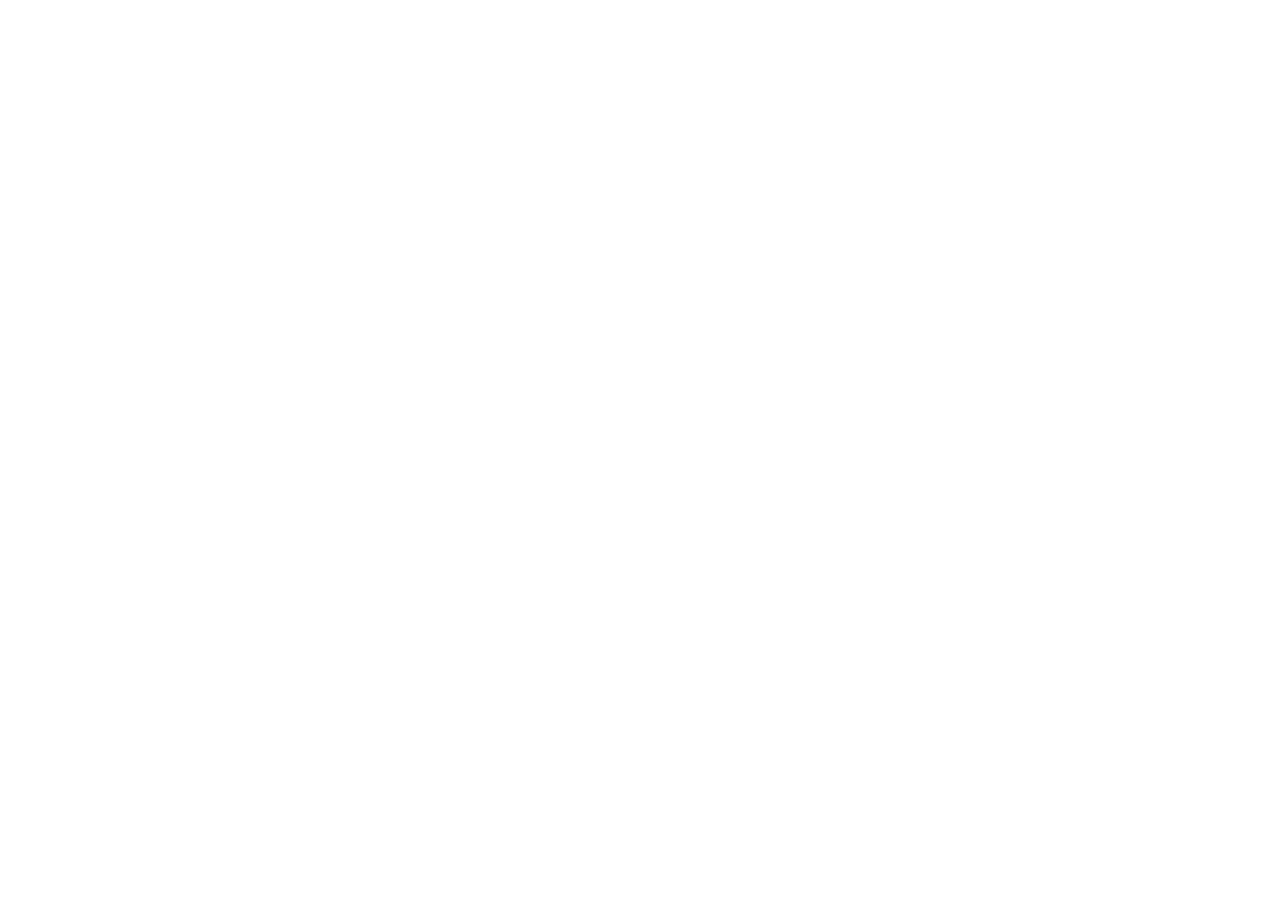
==== index.html @ 64f963d9 "完成了登录和注册功能的开发" ====
<!DOCTYPE html>
<html lang="en">

<head>
    <meta charset="UTF-8">
    <meta http-equiv="X-UA-Compatible" content="IE=edge">
    <meta name="viewport" content="width=device-width, initial-scale=1.0">
    <title>Document</title>
</head>

<body>

</body>

</html>
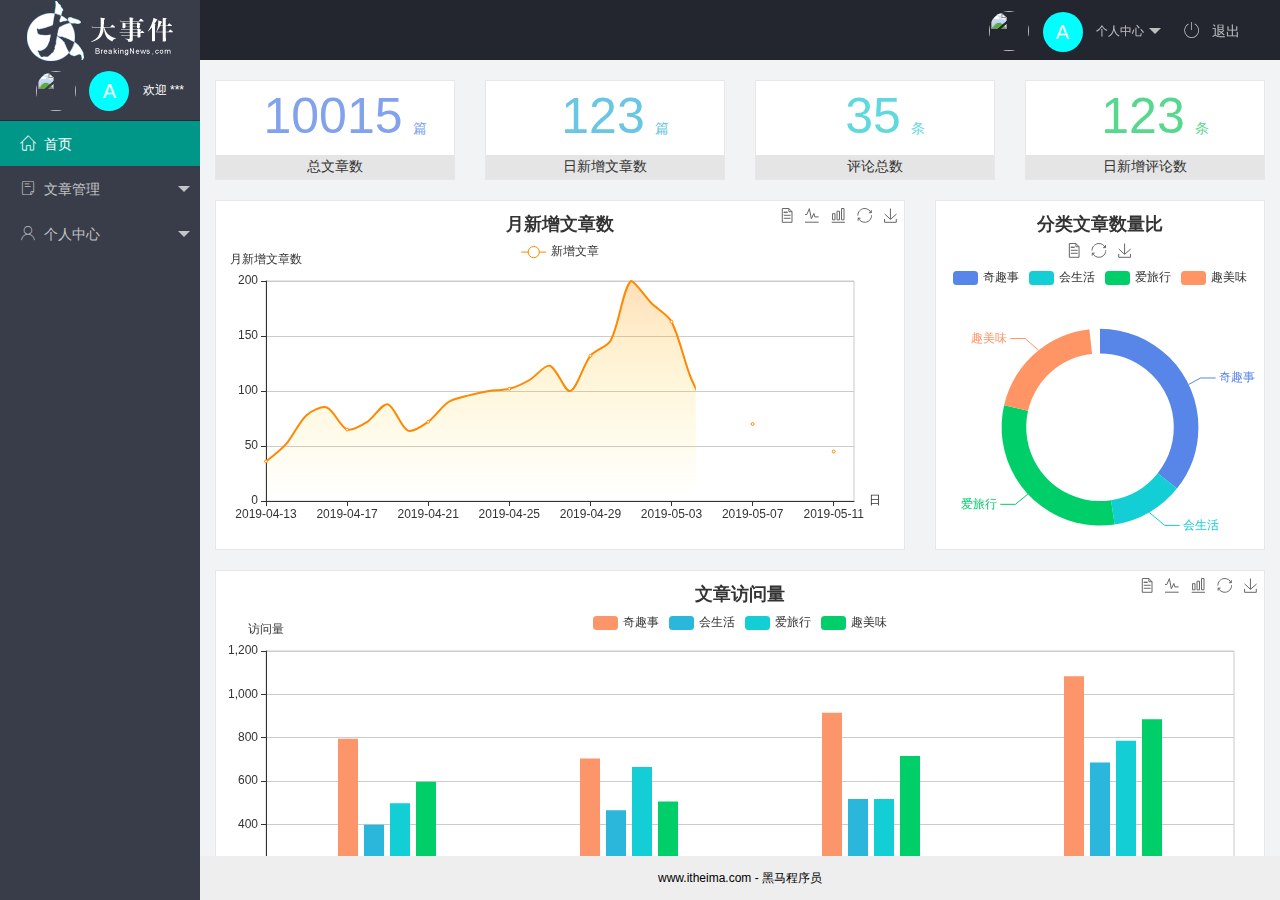
==== commit 3205f34e: "完成了主页功能的开发" ====
--- a/index.html
+++ b/index.html
@@ -5,11 +5,98 @@
     <meta charset="UTF-8">
     <meta http-equiv="X-UA-Compatible" content="IE=edge">
     <meta name="viewport" content="width=device-width, initial-scale=1.0">
-    <title>Document</title>
+    <title>后台主页</title>
+    <link rel="stylesheet" href="assets/lib/layui/css/layui.css">
+    <link rel="stylesheet" href="assets/fonts/iconfont.css">
+    <link rel="stylesheet" href="assets/css/index.css">
 </head>
 
 <body>
+    <div class="layui-layout layui-layout-admin">
+        <div class="layui-header">
+            <div class="layui-logo layui-hide-xs layui-bg-black">
+                <img src="assets/images/logo.png" alt="">
+            </div>
+            <!-- 头部区域（可配合layui 已有的水平导航） -->
+            <ul class="layui-nav layui-layout-right">
+                <li class="layui-nav-item layui-hide layui-show-md-inline-block">
+                    <a href="javascript:;" class="userinfo">
+                        <img src="//tva1.sinaimg.cn/crop.0.0.118.118.180/5db11ff4gw1e77d3nqrv8j203b03cweg.jpg"
+                            class="layui-nav-img">
+                        <span class="text-avatar">
+                            A
+                        </span>
+                        个人中心
+                    </a>
+                    <dl class="layui-nav-child">
+                        <dd><a href="">基本资料</a></dd>
+                        <dd><a href="">更换头像</a></dd>
+                        <dd><a href="">修改密码</a></dd>
+                    </dl>
+                </li>
+                <li class="layui-nav-item" lay-header-event="menuRight" lay-unselect>
+                    <a href="javascript:;" id="btnLogout">
+                        <span class="iconfont icon-tuichu"></span>
+                        退出
+                    </a>
+                </li>
+            </ul>
+        </div>
 
+        <div class="layui-side layui-bg-black">
+            <div class="layui-side-scroll">
+                <div class="userinfo">
+                    <img src="//tva1.sinaimg.cn/crop.0.0.118.118.180/5db11ff4gw1e77d3nqrv8j203b03cweg.jpg"
+                        class="layui-nav-img">
+                    <span class="text-avatar">
+                        A
+                    </span>
+                    <span id="welcome">欢迎 ***</span>
+                </div>
+                <!-- 左侧导航区域（可配合layui已有的垂直导航） -->
+                <ul class="layui-nav layui-nav-tree" lay-shrink="all">
+                    <li class="layui-nav-item layui-this"><a href="home/dashboard.html" target="fm">
+                            <span class="iconfont icon-home"></span>首页</a></li>
+                    <li class="layui-nav-item">
+                        <a class="" href="javascript:;">
+                            <span class="iconfont icon-16"></span>文章管理</a>
+                        <dl class="layui-nav-child">
+                            <dd><a href="javascript:;">
+                                    <i class="layui-icon">&#xe60c;</i>文章类别</a></dd>
+                            <dd><a href="javascript:;">
+                                    <i class="layui-icon">&#xe60c;</i>文章列表</a></dd>
+                            <dd><a href="javascript:;">
+                                    <i class="layui-icon">&#xe60c;</i>发布文章</a></dd>
+                        </dl>
+                    </li>
+                    <li class="layui-nav-item">
+                        <a href="javascript:;">
+                            <span class="iconfont icon-user"></span>个人中心</a>
+                        <dl class="layui-nav-child">
+                            <dd><a href="javascript:;">
+                                    <i class="layui-icon">&#xe60c;</i>基本资料</a></dd>
+                            <dd><a href="javascript:;"><i class="layui-icon">&#xe60c;</i>更换头像</a></dd>
+                            <dd><a href="javascript:;"><i class="layui-icon">&#xe60c;</i>重置密码</a></dd>
+                        </dl>
+                    </li>
+                </ul>
+            </div>
+        </div>
+
+        <div class="layui-body">
+            <!-- 内容主体区域 -->
+            <iframe name="fm" src="home/dashboard.html" frameborder="0"></iframe>
+        </div>
+
+        <div class="layui-footer">
+            <!-- 底部固定区域 -->
+            www.itheima.com - 黑马程序员
+        </div>
+    </div>
+    <script src="assets/lib/layui/layui.all.js"></script>
+    <script src="assets/lib/jquery.js"></script>
+    <script src="assets/js/baseAPI.js"></script>
+    <script src="assets/js/index.js"></script>
 </body>
 
 </html>--- a/assets/lib/layui/css/layui.css
+++ b/assets/lib/layui/css/layui.css
@@ -0,0 +1,2 @@
+/** layui-v2.5.5 MIT License By https://www.layui.com */
+ .layui-inline,img{display:inline-block;vertical-align:middle}h1,h2,h3,h4,h5,h6{font-weight:400}.layui-edge,.layui-header,.layui-inline,.layui-main{position:relative}.layui-body,.layui-edge,.layui-elip{overflow:hidden}.layui-btn,.layui-edge,.layui-inline,img{vertical-align:middle}.layui-btn,.layui-disabled,.layui-icon,.layui-unselect{-moz-user-select:none;-webkit-user-select:none;-ms-user-select:none}.layui-elip,.layui-form-checkbox span,.layui-form-pane .layui-form-label{text-overflow:ellipsis;white-space:nowrap}.layui-breadcrumb,.layui-tree-btnGroup{visibility:hidden}blockquote,body,button,dd,div,dl,dt,form,h1,h2,h3,h4,h5,h6,input,li,ol,p,pre,td,textarea,th,ul{margin:0;padding:0;-webkit-tap-highlight-color:rgba(0,0,0,0)}a:active,a:hover{outline:0}img{border:none}li{list-style:none}table{border-collapse:collapse;border-spacing:0}h4,h5,h6{font-size:100%}button,input,optgroup,option,select,textarea{font-family:inherit;font-size:inherit;font-style:inherit;font-weight:inherit;outline:0}pre{white-space:pre-wrap;white-space:-moz-pre-wrap;white-space:-pre-wrap;white-space:-o-pre-wrap;word-wrap:break-word}body{line-height:24px;font:14px Helvetica Neue,Helvetica,PingFang SC,Tahoma,Arial,sans-serif}hr{height:1px;margin:10px 0;border:0;clear:both}a{color:#333;text-decoration:none}a:hover{color:#777}a cite{font-style:normal;*cursor:pointer}.layui-border-box,.layui-border-box *{box-sizing:border-box}.layui-box,.layui-box *{box-sizing:content-box}.layui-clear{clear:both;*zoom:1}.layui-clear:after{content:'\20';clear:both;*zoom:1;display:block;height:0}.layui-inline{*display:inline;*zoom:1}.layui-edge{display:inline-block;width:0;height:0;border-width:6px;border-style:dashed;border-color:transparent}.layui-edge-top{top:-4px;border-bottom-color:#999;border-bottom-style:solid}.layui-edge-right{border-left-color:#999;border-left-style:solid}.layui-edge-bottom{top:2px;border-top-color:#999;border-top-style:solid}.layui-edge-left{border-right-color:#999;border-right-style:solid}.layui-disabled,.layui-disabled:hover{color:#d2d2d2!important;cursor:not-allowed!important}.layui-circle{border-radius:100%}.layui-show{display:block!important}.layui-hide{display:none!important}@font-face{font-family:layui-icon;src:url(../font/iconfont.eot?v=250);src:url(../font/iconfont.eot?v=250#iefix) format('embedded-opentype'),url(../font/iconfont.woff2?v=250) format('woff2'),url(../font/iconfont.woff?v=250) format('woff'),url(../font/iconfont.ttf?v=250) format('truetype'),url(../font/iconfont.svg?v=250#layui-icon) format('svg')}.layui-icon{font-family:layui-icon!important;font-size:16px;font-style:normal;-webkit-font-smoothing:antialiased;-moz-osx-font-smoothing:grayscale}.layui-icon-reply-fill:before{content:"\e611"}.layui-icon-set-fill:before{content:"\e614"}.layui-icon-menu-fill:before{content:"\e60f"}.layui-icon-search:before{content:"\e615"}.layui-icon-share:before{content:"\e641"}.layui-icon-set-sm:before{content:"\e620"}.layui-icon-engine:before{content:"\e628"}.layui-icon-close:before{content:"\1006"}.layui-icon-close-fill:before{content:"\1007"}.layui-icon-chart-screen:before{content:"\e629"}.layui-icon-star:before{content:"\e600"}.layui-icon-circle-dot:before{content:"\e617"}.layui-icon-chat:before{content:"\e606"}.layui-icon-release:before{content:"\e609"}.layui-icon-list:before{content:"\e60a"}.layui-icon-chart:before{content:"\e62c"}.layui-icon-ok-circle:before{content:"\1005"}.layui-icon-layim-theme:before{content:"\e61b"}.layui-icon-table:before{content:"\e62d"}.layui-icon-right:before{content:"\e602"}.layui-icon-left:before{content:"\e603"}.layui-icon-cart-simple:before{content:"\e698"}.layui-icon-face-cry:before{content:"\e69c"}.layui-icon-face-smile:before{content:"\e6af"}.layui-icon-survey:before{content:"\e6b2"}.layui-icon-tree:before{content:"\e62e"}.layui-icon-upload-circle:before{content:"\e62f"}.layui-icon-add-circle:before{content:"\e61f"}.layui-icon-download-circle:before{content:"\e601"}.layui-icon-templeate-1:before{content:"\e630"}.layui-icon-util:before{content:"\e631"}.layui-icon-face-surprised:before{content:"\e664"}.layui-icon-edit:before{content:"\e642"}.layui-icon-speaker:before{content:"\e645"}.layui-icon-down:before{content:"\e61a"}.layui-icon-file:before{content:"\e621"}.layui-icon-layouts:before{content:"\e632"}.layui-icon-rate-half:before{content:"\e6c9"}.layui-icon-add-circle-fine:before{content:"\e608"}.layui-icon-prev-circle:before{content:"\e633"}.layui-icon-read:before{content:"\e705"}.layui-icon-404:before{content:"\e61c"}.layui-icon-carousel:before{content:"\e634"}.layui-icon-help:before{content:"\e607"}.layui-icon-code-circle:before{content:"\e635"}.layui-icon-water:before{content:"\e636"}.layui-icon-username:before{content:"\e66f"}.layui-icon-find-fill:before{content:"\e670"}.layui-icon-about:before{content:"\e60b"}.layui-icon-location:before{content:"\e715"}.layui-icon-up:before{content:"\e619"}.layui-icon-pause:before{content:"\e651"}.layui-icon-date:before{content:"\e637"}.layui-icon-layim-uploadfile:before{content:"\e61d"}.layui-icon-delete:before{content:"\e640"}.layui-icon-play:before{content:"\e652"}.layui-icon-top:before{content:"\e604"}.layui-icon-friends:before{content:"\e612"}.layui-icon-refresh-3:before{content:"\e9aa"}.layui-icon-ok:before{content:"\e605"}.layui-icon-layer:before{content:"\e638"}.layui-icon-face-smile-fine:before{content:"\e60c"}.layui-icon-dollar:before{content:"\e659"}.layui-icon-group:before{content:"\e613"}.layui-icon-layim-download:before{content:"\e61e"}.layui-icon-picture-fine:before{content:"\e60d"}.layui-icon-link:before{content:"\e64c"}.layui-icon-diamond:before{content:"\e735"}.layui-icon-log:before{content:"\e60e"}.layui-icon-rate-solid:before{content:"\e67a"}.layui-icon-fonts-del:before{content:"\e64f"}.layui-icon-unlink:before{content:"\e64d"}.layui-icon-fonts-clear:before{content:"\e639"}.layui-icon-triangle-r:before{content:"\e623"}.layui-icon-circle:before{content:"\e63f"}.layui-icon-radio:before{content:"\e643"}.layui-icon-align-center:before{content:"\e647"}.layui-icon-align-right:before{content:"\e648"}.layui-icon-align-left:before{content:"\e649"}.layui-icon-loading-1:before{content:"\e63e"}.layui-icon-return:before{content:"\e65c"}.layui-icon-fonts-strong:before{content:"\e62b"}.layui-icon-upload:before{content:"\e67c"}.layui-icon-dialogue:before{content:"\e63a"}.layui-icon-video:before{content:"\e6ed"}.layui-icon-headset:before{content:"\e6fc"}.layui-icon-cellphone-fine:before{content:"\e63b"}.layui-icon-add-1:before{content:"\e654"}.layui-icon-face-smile-b:before{content:"\e650"}.layui-icon-fonts-html:before{content:"\e64b"}.layui-icon-form:before{content:"\e63c"}.layui-icon-cart:before{content:"\e657"}.layui-icon-camera-fill:before{content:"\e65d"}.layui-icon-tabs:before{content:"\e62a"}.layui-icon-fonts-code:before{content:"\e64e"}.layui-icon-fire:before{content:"\e756"}.layui-icon-set:before{content:"\e716"}.layui-icon-fonts-u:before{content:"\e646"}.layui-icon-triangle-d:before{content:"\e625"}.layui-icon-tips:before{content:"\e702"}.layui-icon-picture:before{content:"\e64a"}.layui-icon-more-vertical:before{content:"\e671"}.layui-icon-flag:before{content:"\e66c"}.layui-icon-loading:before{content:"\e63d"}.layui-icon-fonts-i:before{content:"\e644"}.layui-icon-refresh-1:before{content:"\e666"}.layui-icon-rmb:before{content:"\e65e"}.layui-icon-home:before{content:"\e68e"}.layui-icon-user:before{content:"\e770"}.layui-icon-notice:before{content:"\e667"}.layui-icon-login-weibo:before{content:"\e675"}.layui-icon-voice:before{content:"\e688"}.layui-icon-upload-drag:before{content:"\e681"}.layui-icon-login-qq:before{content:"\e676"}.layui-icon-snowflake:before{content:"\e6b1"}.layui-icon-file-b:before{content:"\e655"}.layui-icon-template:before{content:"\e663"}.layui-icon-auz:before{content:"\e672"}.layui-icon-console:before{content:"\e665"}.layui-icon-app:before{content:"\e653"}.layui-icon-prev:before{content:"\e65a"}.layui-icon-website:before{content:"\e7ae"}.layui-icon-next:before{content:"\e65b"}.layui-icon-component:before{content:"\e857"}.layui-icon-more:before{content:"\e65f"}.layui-icon-login-wechat:before{content:"\e677"}.layui-icon-shrink-right:before{content:"\e668"}.layui-icon-spread-left:before{content:"\e66b"}.layui-icon-camera:before{content:"\e660"}.layui-icon-note:before{content:"\e66e"}.layui-icon-refresh:before{content:"\e669"}.layui-icon-female:before{content:"\e661"}.layui-icon-male:before{content:"\e662"}.layui-icon-password:before{content:"\e673"}.layui-icon-senior:before{content:"\e674"}.layui-icon-theme:before{content:"\e66a"}.layui-icon-tread:before{content:"\e6c5"}.layui-icon-praise:before{content:"\e6c6"}.layui-icon-star-fill:before{content:"\e658"}.layui-icon-rate:before{content:"\e67b"}.layui-icon-template-1:before{content:"\e656"}.layui-icon-vercode:before{content:"\e679"}.layui-icon-cellphone:before{content:"\e678"}.layui-icon-screen-full:before{content:"\e622"}.layui-icon-screen-restore:before{content:"\e758"}.layui-icon-cols:before{content:"\e610"}.layui-icon-export:before{content:"\e67d"}.layui-icon-print:before{content:"\e66d"}.layui-icon-slider:before{content:"\e714"}.layui-icon-addition:before{content:"\e624"}.layui-icon-subtraction:before{content:"\e67e"}.layui-icon-service:before{content:"\e626"}.layui-icon-transfer:before{content:"\e691"}.layui-main{width:1140px;margin:0 auto}.layui-header{z-index:1000;height:60px}.layui-header a:hover{transition:all .5s;-webkit-transition:all .5s}.layui-side{position:fixed;left:0;top:0;bottom:0;z-index:999;width:200px;overflow-x:hidden}.layui-side-scroll{position:relative;width:220px;height:100%;overflow-x:hidden}.layui-body{position:absolute;left:200px;right:0;top:0;bottom:0;z-index:998;width:auto;overflow-y:auto;box-sizing:border-box}.layui-layout-body{overflow:hidden}.layui-layout-admin .layui-header{background-color:#23262E}.layui-layout-admin .layui-side{top:60px;width:200px;overflow-x:hidden}.layui-layout-admin .layui-body{position:fixed;top:60px;bottom:44px}.layui-layout-admin .layui-main{width:auto;margin:0 15px}.layui-layout-admin .layui-footer{position:fixed;left:200px;right:0;bottom:0;height:44px;line-height:44px;padding:0 15px;background-color:#eee}.layui-layout-admin .layui-logo{position:absolute;left:0;top:0;width:200px;height:100%;line-height:60px;text-align:center;color:#009688;font-size:16px}.layui-layout-admin .layui-header .layui-nav{background:0 0}.layui-layout-left{position:absolute!important;left:200px;top:0}.layui-layout-right{position:absolute!important;right:0;top:0}.layui-container{position:relative;margin:0 auto;padding:0 15px;box-sizing:border-box}.layui-fluid{position:relative;margin:0 auto;padding:0 15px}.layui-row:after,.layui-row:before{content:'';display:block;clear:both}.layui-col-lg1,.layui-col-lg10,.layui-col-lg11,.layui-col-lg12,.layui-col-lg2,.layui-col-lg3,.layui-col-lg4,.layui-col-lg5,.layui-col-lg6,.layui-col-lg7,.layui-col-lg8,.layui-col-lg9,.layui-col-md1,.layui-col-md10,.layui-col-md11,.layui-col-md12,.layui-col-md2,.layui-col-md3,.layui-col-md4,.layui-col-md5,.layui-col-md6,.layui-col-md7,.layui-col-md8,.layui-col-md9,.layui-col-sm1,.layui-col-sm10,.layui-col-sm11,.layui-col-sm12,.layui-col-sm2,.layui-col-sm3,.layui-col-sm4,.layui-col-sm5,.layui-col-sm6,.layui-col-sm7,.layui-col-sm8,.layui-col-sm9,.layui-col-xs1,.layui-col-xs10,.layui-col-xs11,.layui-col-xs12,.layui-col-xs2,.layui-col-xs3,.layui-col-xs4,.layui-col-xs5,.layui-col-xs6,.layui-col-xs7,.layui-col-xs8,.layui-col-xs9{position:relative;display:block;box-sizing:border-box}.layui-col-xs1,.layui-col-xs10,.layui-col-xs11,.layui-col-xs12,.layui-col-xs2,.layui-col-xs3,.layui-col-xs4,.layui-col-xs5,.layui-col-xs6,.layui-col-xs7,.layui-col-xs8,.layui-col-xs9{float:left}.layui-col-xs1{width:8.33333333%}.layui-col-xs2{width:16.66666667%}.layui-col-xs3{width:25%}.layui-col-xs4{width:33.33333333%}.layui-col-xs5{width:41.66666667%}.layui-col-xs6{width:50%}.layui-col-xs7{width:58.33333333%}.layui-col-xs8{width:66.66666667%}.layui-col-xs9{width:75%}.layui-col-xs10{width:83.33333333%}.layui-col-xs11{width:91.66666667%}.layui-col-xs12{width:100%}.layui-col-xs-offset1{margin-left:8.33333333%}.layui-col-xs-offset2{margin-left:16.66666667%}.layui-col-xs-offset3{margin-left:25%}.layui-col-xs-offset4{margin-left:33.33333333%}.layui-col-xs-offset5{margin-left:41.66666667%}.layui-col-xs-offset6{margin-left:50%}.layui-col-xs-offset7{margin-left:58.33333333%}.layui-col-xs-offset8{margin-left:66.66666667%}.layui-col-xs-offset9{margin-left:75%}.layui-col-xs-offset10{margin-left:83.33333333%}.layui-col-xs-offset11{margin-left:91.66666667%}.layui-col-xs-offset12{margin-left:100%}@media screen and (max-width:768px){.layui-hide-xs{display:none!important}.layui-show-xs-block{display:block!important}.layui-show-xs-inline{display:inline!important}.layui-show-xs-inline-block{display:inline-block!important}}@media screen and (min-width:768px){.layui-container{width:750px}.layui-hide-sm{display:none!important}.layui-show-sm-block{display:block!important}.layui-show-sm-inline{display:inline!important}.layui-show-sm-inline-block{display:inline-block!important}.layui-col-sm1,.layui-col-sm10,.layui-col-sm11,.layui-col-sm12,.layui-col-sm2,.layui-col-sm3,.layui-col-sm4,.layui-col-sm5,.layui-col-sm6,.layui-col-sm7,.layui-col-sm8,.layui-col-sm9{float:left}.layui-col-sm1{width:8.33333333%}.layui-col-sm2{width:16.66666667%}.layui-col-sm3{width:25%}.layui-col-sm4{width:33.33333333%}.layui-col-sm5{width:41.66666667%}.layui-col-sm6{width:50%}.layui-col-sm7{width:58.33333333%}.layui-col-sm8{width:66.66666667%}.layui-col-sm9{width:75%}.layui-col-sm10{width:83.33333333%}.layui-col-sm11{width:91.66666667%}.layui-col-sm12{width:100%}.layui-col-sm-offset1{margin-left:8.33333333%}.layui-col-sm-offset2{margin-left:16.66666667%}.layui-col-sm-offset3{margin-left:25%}.layui-col-sm-offset4{margin-left:33.33333333%}.layui-col-sm-offset5{margin-left:41.66666667%}.layui-col-sm-offset6{margin-left:50%}.layui-col-sm-offset7{margin-left:58.33333333%}.layui-col-sm-offset8{margin-left:66.66666667%}.layui-col-sm-offset9{margin-left:75%}.layui-col-sm-offset10{margin-left:83.33333333%}.layui-col-sm-offset11{margin-left:91.66666667%}.layui-col-sm-offset12{margin-left:100%}}@media screen and (min-width:992px){.layui-container{width:970px}.layui-hide-md{display:none!important}.layui-show-md-block{display:block!important}.layui-show-md-inline{display:inline!important}.layui-show-md-inline-block{display:inline-block!important}.layui-col-md1,.layui-col-md10,.layui-col-md11,.layui-col-md12,.layui-col-md2,.layui-col-md3,.layui-col-md4,.layui-col-md5,.layui-col-md6,.layui-col-md7,.layui-col-md8,.layui-col-md9{float:left}.layui-col-md1{width:8.33333333%}.layui-col-md2{width:16.66666667%}.layui-col-md3{width:25%}.layui-col-md4{width:33.33333333%}.layui-col-md5{width:41.66666667%}.layui-col-md6{width:50%}.layui-col-md7{width:58.33333333%}.layui-col-md8{width:66.66666667%}.layui-col-md9{width:75%}.layui-col-md10{width:83.33333333%}.layui-col-md11{width:91.66666667%}.layui-col-md12{width:100%}.layui-col-md-offset1{margin-left:8.33333333%}.layui-col-md-offset2{margin-left:16.66666667%}.layui-col-md-offset3{margin-left:25%}.layui-col-md-offset4{margin-left:33.33333333%}.layui-col-md-offset5{margin-left:41.66666667%}.layui-col-md-offset6{margin-left:50%}.layui-col-md-offset7{margin-left:58.33333333%}.layui-col-md-offset8{margin-left:66.66666667%}.layui-col-md-offset9{margin-left:75%}.layui-col-md-offset10{margin-left:83.33333333%}.layui-col-md-offset11{margin-left:91.66666667%}.layui-col-md-offset12{margin-left:100%}}@media screen and (min-width:1200px){.layui-container{width:1170px}.layui-hide-lg{display:none!important}.layui-show-lg-block{display:block!important}.layui-show-lg-inline{display:inline!important}.layui-show-lg-inline-block{display:inline-block!important}.layui-col-lg1,.layui-col-lg10,.layui-col-lg11,.layui-col-lg12,.layui-col-lg2,.layui-col-lg3,.layui-col-lg4,.layui-col-lg5,.layui-col-lg6,.layui-col-lg7,.layui-col-lg8,.layui-col-lg9{float:left}.layui-col-lg1{width:8.33333333%}.layui-col-lg2{width:16.66666667%}.layui-col-lg3{width:25%}.layui-col-lg4{width:33.33333333%}.layui-col-lg5{width:41.66666667%}.layui-col-lg6{width:50%}.layui-col-lg7{width:58.33333333%}.layui-col-lg8{width:66.66666667%}.layui-col-lg9{width:75%}.layui-col-lg10{width:83.33333333%}.layui-col-lg11{width:91.66666667%}.layui-col-lg12{width:100%}.layui-col-lg-offset1{margin-left:8.33333333%}.layui-col-lg-offset2{margin-left:16.66666667%}.layui-col-lg-offset3{margin-left:25%}.layui-col-lg-offset4{margin-left:33.33333333%}.layui-col-lg-offset5{margin-left:41.66666667%}.layui-col-lg-offset6{margin-left:50%}.layui-col-lg-offset7{margin-left:58.33333333%}.layui-col-lg-offset8{margin-left:66.66666667%}.layui-col-lg-offset9{margin-left:75%}.layui-col-lg-offset10{margin-left:83.33333333%}.layui-col-lg-offset11{margin-left:91.66666667%}.layui-col-lg-offset12{margin-left:100%}}.layui-col-space1{margin:-.5px}.layui-col-space1>*{padding:.5px}.layui-col-space3{margin:-1.5px}.layui-col-space3>*{padding:1.5px}.layui-col-space5{margin:-2.5px}.layui-col-space5>*{padding:2.5px}.layui-col-space8{margin:-3.5px}.layui-col-space8>*{padding:3.5px}.layui-col-space10{margin:-5px}.layui-col-space10>*{padding:5px}.layui-col-space12{margin:-6px}.layui-col-space12>*{padding:6px}.layui-col-space15{margin:-7.5px}.layui-col-space15>*{padding:7.5px}.layui-col-space18{margin:-9px}.layui-col-space18>*{padding:9px}.layui-col-space20{margin:-10px}.layui-col-space20>*{padding:10px}.layui-col-space22{margin:-11px}.layui-col-space22>*{padding:11px}.layui-col-space25{margin:-12.5px}.layui-col-space25>*{padding:12.5px}.layui-col-space30{margin:-15px}.layui-col-space30>*{padding:15px}.layui-btn,.layui-input,.layui-select,.layui-textarea,.layui-upload-button{outline:0;-webkit-appearance:none;transition:all .3s;-webkit-transition:all .3s;box-sizing:border-box}.layui-elem-quote{margin-bottom:10px;padding:15px;line-height:22px;border-left:5px solid #009688;border-radius:0 2px 2px 0;background-color:#f2f2f2}.layui-quote-nm{border-style:solid;border-width:1px 1px 1px 5px;background:0 0}.layui-elem-field{margin-bottom:10px;padding:0;border-width:1px;border-style:solid}.layui-elem-field legend{margin-left:20px;padding:0 10px;font-size:20px;font-weight:300}.layui-field-title{margin:10px 0 20px;border-width:1px 0 0}.layui-field-box{padding:10px 15px}.layui-field-title .layui-field-box{padding:10px 0}.layui-progress{position:relative;height:6px;border-radius:20px;background-color:#e2e2e2}.layui-progress-bar{position:absolute;left:0;top:0;width:0;max-width:100%;height:6px;border-radius:20px;text-align:right;background-color:#5FB878;transition:all .3s;-webkit-transition:all .3s}.layui-progress-big,.layui-progress-big .layui-progress-bar{height:18px;line-height:18px}.layui-progress-text{position:relative;top:-20px;line-height:18px;font-size:12px;color:#666}.layui-progress-big .layui-progress-text{position:static;padding:0 10px;color:#fff}.layui-collapse{border-width:1px;border-style:solid;border-radius:2px}.layui-colla-content,.layui-colla-item{border-top-width:1px;border-top-style:solid}.layui-colla-item:first-child{border-top:none}.layui-colla-title{position:relative;height:42px;line-height:42px;padding:0 15px 0 35px;color:#333;background-color:#f2f2f2;cursor:pointer;font-size:14px;overflow:hidden}.layui-colla-content{display:none;padding:10px 15px;line-height:22px;color:#666}.layui-colla-icon{position:absolute;left:15px;top:0;font-size:14px}.layui-card{margin-bottom:15px;border-radius:2px;background-color:#fff;box-shadow:0 1px 2px 0 rgba(0,0,0,.05)}.layui-card:last-child{margin-bottom:0}.layui-card-header{position:relative;height:42px;line-height:42px;padding:0 15px;border-bottom:1px solid #f6f6f6;color:#333;border-radius:2px 2px 0 0;font-size:14px}.layui-bg-black,.layui-bg-blue,.layui-bg-cyan,.layui-bg-green,.layui-bg-orange,.layui-bg-red{color:#fff!important}.layui-card-body{position:relative;padding:10px 15px;line-height:24px}.layui-card-body[pad15]{padding:15px}.layui-card-body[pad20]{padding:20px}.layui-card-body .layui-table{margin:5px 0}.layui-card .layui-tab{margin:0}.layui-panel-window{position:relative;padding:15px;border-radius:0;border-top:5px solid #E6E6E6;background-color:#fff}.layui-auxiliar-moving{position:fixed;left:0;right:0;top:0;bottom:0;width:100%;height:100%;background:0 0;z-index:9999999999}.layui-form-label,.layui-form-mid,.layui-form-select,.layui-input-block,.layui-input-inline,.layui-textarea{position:relative}.layui-bg-red{background-color:#FF5722!important}.layui-bg-orange{background-color:#FFB800!important}.layui-bg-green{background-color:#009688!important}.layui-bg-cyan{background-color:#2F4056!important}.layui-bg-blue{background-color:#1E9FFF!important}.layui-bg-black{background-color:#393D49!important}.layui-bg-gray{background-color:#eee!important;color:#666!important}.layui-badge-rim,.layui-colla-content,.layui-colla-item,.layui-collapse,.layui-elem-field,.layui-form-pane .layui-form-item[pane],.layui-form-pane .layui-form-label,.layui-input,.layui-layedit,.layui-layedit-tool,.layui-quote-nm,.layui-select,.layui-tab-bar,.layui-tab-card,.layui-tab-title,.layui-tab-title .layui-this:after,.layui-textarea{border-color:#e6e6e6}.layui-timeline-item:before,hr{background-color:#e6e6e6}.layui-text{line-height:22px;font-size:14px;color:#666}.layui-text h1,.layui-text h2,.layui-text h3{font-weight:500;color:#333}.layui-text h1{font-size:30px}.layui-text h2{font-size:24px}.layui-text h3{font-size:18px}.layui-text a:not(.layui-btn){color:#01AAED}.layui-text a:not(.layui-btn):hover{text-decoration:underline}.layui-text ul{padding:5px 0 5px 15px}.layui-text ul li{margin-top:5px;list-style-type:disc}.layui-text em,.layui-word-aux{color:#999!important;padding:0 5px!important}.layui-btn{display:inline-block;height:38px;line-height:38px;padding:0 18px;background-color:#009688;color:#fff;white-space:nowrap;text-align:center;font-size:14px;border:none;border-radius:2px;cursor:pointer}.layui-btn:hover{opacity:.8;filter:alpha(opacity=80);color:#fff}.layui-btn:active{opacity:1;filter:alpha(opacity=100)}.layui-btn+.layui-btn{margin-left:10px}.layui-btn-container{font-size:0}.layui-btn-container .layui-btn{margin-right:10px;margin-bottom:10px}.layui-btn-container .layui-btn+.layui-btn{margin-left:0}.layui-table .layui-btn-container .layui-btn{margin-bottom:9px}.layui-btn-radius{border-radius:100px}.layui-btn .layui-icon{margin-right:3px;font-size:18px;vertical-align:bottom;vertical-align:middle\9}.layui-btn-primary{border:1px solid #C9C9C9;background-color:#fff;color:#555}.layui-btn-primary:hover{border-color:#009688;color:#333}.layui-btn-normal{background-color:#1E9FFF}.layui-btn-warm{background-color:#FFB800}.layui-btn-danger{background-color:#FF5722}.layui-btn-checked{background-color:#5FB878}.layui-btn-disabled,.layui-btn-disabled:active,.layui-btn-disabled:hover{border:1px solid #e6e6e6;background-color:#FBFBFB;color:#C9C9C9;cursor:not-allowed;opacity:1}.layui-btn-lg{height:44px;line-height:44px;padding:0 25px;font-size:16px}.layui-btn-sm{height:30px;line-height:30px;padding:0 10px;font-size:12px}.layui-btn-sm i{font-size:16px!important}.layui-btn-xs{height:22px;line-height:22px;padding:0 5px;font-size:12px}.layui-btn-xs i{font-size:14px!important}.layui-btn-group{display:inline-block;vertical-align:middle;font-size:0}.layui-btn-group .layui-btn{margin-left:0!important;margin-right:0!important;border-left:1px solid rgba(255,255,255,.5);border-radius:0}.layui-btn-group .layui-btn-primary{border-left:none}.layui-btn-group .layui-btn-primary:hover{border-color:#C9C9C9;color:#009688}.layui-btn-group .layui-btn:first-child{border-left:none;border-radius:2px 0 0 2px}.layui-btn-group .layui-btn-primary:first-child{border-left:1px solid #c9c9c9}.layui-btn-group .layui-btn:last-child{border-radius:0 2px 2px 0}.layui-btn-group .layui-btn+.layui-btn{margin-left:0}.layui-btn-group+.layui-btn-group{margin-left:10px}.layui-btn-fluid{width:100%}.layui-input,.layui-select,.layui-textarea{height:38px;line-height:1.3;line-height:38px\9;border-width:1px;border-style:solid;background-color:#fff;border-radius:2px}.layui-input::-webkit-input-placeholder,.layui-select::-webkit-input-placeholder,.layui-textarea::-webkit-input-placeholder{line-height:1.3}.layui-input,.layui-textarea{display:block;width:100%;padding-left:10px}.layui-input:hover,.layui-textarea:hover{border-color:#D2D2D2!important}.layui-input:focus,.layui-textarea:focus{border-color:#C9C9C9!important}.layui-textarea{min-height:100px;height:auto;line-height:20px;padding:6px 10px;resize:vertical}.layui-select{padding:0 10px}.layui-form input[type=checkbox],.layui-form input[type=radio],.layui-form select{display:none}.layui-form [lay-ignore]{display:initial}.layui-form-item{margin-bottom:15px;clear:both;*zoom:1}.layui-form-item:after{content:'\20';clear:both;*zoom:1;display:block;height:0}.layui-form-label{float:left;display:block;padding:9px 15px;width:80px;font-weight:400;line-height:20px;text-align:right}.layui-form-label-col{display:block;float:none;padding:9px 0;line-height:20px;text-align:left}.layui-form-item .layui-inline{margin-bottom:5px;margin-right:10px}.layui-input-block{margin-left:110px;min-height:36px}.layui-input-inline{display:inline-block;vertical-align:middle}.layui-form-item .layui-input-inline{float:left;width:190px;margin-right:10px}.layui-form-text .layui-input-inline{width:auto}.layui-form-mid{float:left;display:block;padding:9px 0!important;line-height:20px;margin-right:10px}.layui-form-danger+.layui-form-select .layui-input,.layui-form-danger:focus{border-color:#FF5722!important}.layui-form-select .layui-input{padding-right:30px;cursor:pointer}.layui-form-select .layui-edge{position:absolute;right:10px;top:50%;margin-top:-3px;cursor:pointer;border-width:6px;border-top-color:#c2c2c2;border-top-style:solid;transition:all .3s;-webkit-transition:all .3s}.layui-form-select dl{display:none;position:absolute;left:0;top:42px;padding:5px 0;z-index:899;min-width:100%;border:1px solid #d2d2d2;max-height:300px;overflow-y:auto;background-color:#fff;border-radius:2px;box-shadow:0 2px 4px rgba(0,0,0,.12);box-sizing:border-box}.layui-form-select dl dd,.layui-form-select dl dt{padding:0 10px;line-height:36px;white-space:nowrap;overflow:hidden;text-overflow:ellipsis}.layui-form-select dl dt{font-size:12px;color:#999}.layui-form-select dl dd{cursor:pointer}.layui-form-select dl dd:hover{background-color:#f2f2f2;-webkit-transition:.5s all;transition:.5s all}.layui-form-select .layui-select-group dd{padding-left:20px}.layui-form-select dl dd.layui-select-tips{padding-left:10px!important;color:#999}.layui-form-select dl dd.layui-this{background-color:#5FB878;color:#fff}.layui-form-checkbox,.layui-form-select dl dd.layui-disabled{background-color:#fff}.layui-form-selected dl{display:block}.layui-form-checkbox,.layui-form-checkbox *,.layui-form-switch{display:inline-block;vertical-align:middle}.layui-form-selected .layui-edge{margin-top:-9px;-webkit-transform:rotate(180deg);transform:rotate(180deg);margin-top:-3px\9}:root .layui-form-selected .layui-edge{margin-top:-9px\0/IE9}.layui-form-selectup dl{top:auto;bottom:42px}.layui-select-none{margin:5px 0;text-align:center;color:#999}.layui-select-disabled .layui-disabled{border-color:#eee!important}.layui-select-disabled .layui-edge{border-top-color:#d2d2d2}.layui-form-checkbox{position:relative;height:30px;line-height:30px;margin-right:10px;padding-right:30px;cursor:pointer;font-size:0;-webkit-transition:.1s linear;transition:.1s linear;box-sizing:border-box}.layui-form-checkbox span{padding:0 10px;height:100%;font-size:14px;border-radius:2px 0 0 2px;background-color:#d2d2d2;color:#fff;overflow:hidden}.layui-form-checkbox:hover span{background-color:#c2c2c2}.layui-form-checkbox i{position:absolute;right:0;top:0;width:30px;height:28px;border:1px solid #d2d2d2;border-left:none;border-radius:0 2px 2px 0;color:#fff;font-size:20px;text-align:center}.layui-form-checkbox:hover i{border-color:#c2c2c2;color:#c2c2c2}.layui-form-checked,.layui-form-checked:hover{border-color:#5FB878}.layui-form-checked span,.layui-form-checked:hover span{background-color:#5FB878}.layui-form-checked i,.layui-form-checked:hover i{color:#5FB878}.layui-form-item .layui-form-checkbox{margin-top:4px}.layui-form-checkbox[lay-skin=primary]{height:auto!important;line-height:normal!important;min-width:18px;min-height:18px;border:none!important;margin-right:0;padding-left:28px;padding-right:0;background:0 0}.layui-form-checkbox[lay-skin=primary] span{padding-left:0;padding-right:15px;line-height:18px;background:0 0;color:#666}.layui-form-checkbox[lay-skin=primary] i{right:auto;left:0;width:16px;height:16px;line-height:16px;border:1px solid #d2d2d2;font-size:12px;border-radius:2px;background-color:#fff;-webkit-transition:.1s linear;transition:.1s linear}.layui-form-checkbox[lay-skin=primary]:hover i{border-color:#5FB878;color:#fff}.layui-form-checked[lay-skin=primary] i{border-color:#5FB878!important;background-color:#5FB878;color:#fff}.layui-checkbox-disbaled[lay-skin=primary] span{background:0 0!important;color:#c2c2c2}.layui-checkbox-disbaled[lay-skin=primary]:hover i{border-color:#d2d2d2}.layui-form-item .layui-form-checkbox[lay-skin=primary]{margin-top:10px}.layui-form-switch{position:relative;height:22px;line-height:22px;min-width:35px;padding:0 5px;margin-top:8px;border:1px solid #d2d2d2;border-radius:20px;cursor:pointer;background-color:#fff;-webkit-transition:.1s linear;transition:.1s linear}.layui-form-switch i{position:absolute;left:5px;top:3px;width:16px;height:16px;border-radius:20px;background-color:#d2d2d2;-webkit-transition:.1s linear;transition:.1s linear}.layui-form-switch em{position:relative;top:0;width:25px;margin-left:21px;padding:0!important;text-align:center!important;color:#999!important;font-style:normal!important;font-size:12px}.layui-form-onswitch{border-color:#5FB878;background-color:#5FB878}.layui-checkbox-disbaled,.layui-checkbox-disbaled i{border-color:#e2e2e2!important}.layui-form-onswitch i{left:100%;margin-left:-21px;background-color:#fff}.layui-form-onswitch em{margin-left:5px;margin-right:21px;color:#fff!important}.layui-checkbox-disbaled span{background-color:#e2e2e2!important}.layui-checkbox-disbaled:hover i{color:#fff!important}[lay-radio]{display:none}.layui-form-radio,.layui-form-radio *{display:inline-block;vertical-align:middle}.layui-form-radio{line-height:28px;margin:6px 10px 0 0;padding-right:10px;cursor:pointer;font-size:0}.layui-form-radio *{font-size:14px}.layui-form-radio>i{margin-right:8px;font-size:22px;color:#c2c2c2}.layui-form-radio>i:hover,.layui-form-radioed>i{color:#5FB878}.layui-radio-disbaled>i{color:#e2e2e2!important}.layui-form-pane .layui-form-label{width:110px;padding:8px 15px;height:38px;line-height:20px;border-width:1px;border-style:solid;border-radius:2px 0 0 2px;text-align:center;background-color:#FBFBFB;overflow:hidden;box-sizing:border-box}.layui-form-pane .layui-input-inline{margin-left:-1px}.layui-form-pane .layui-input-block{margin-left:110px;left:-1px}.layui-form-pane .layui-input{border-radius:0 2px 2px 0}.layui-form-pane .layui-form-text .layui-form-label{float:none;width:100%;border-radius:2px;box-sizing:border-box;text-align:left}.layui-form-pane .layui-form-text .layui-input-inline{display:block;margin:0;top:-1px;clear:both}.layui-form-pane .layui-form-text .layui-input-block{margin:0;left:0;top:-1px}.layui-form-pane .layui-form-text .layui-textarea{min-height:100px;border-radius:0 0 2px 2px}.layui-form-pane .layui-form-checkbox{margin:4px 0 4px 10px}.layui-form-pane .layui-form-radio,.layui-form-pane .layui-form-switch{margin-top:6px;margin-left:10px}.layui-form-pane .layui-form-item[pane]{position:relative;border-width:1px;border-style:solid}.layui-form-pane .layui-form-item[pane] .layui-form-label{position:absolute;left:0;top:0;height:100%;border-width:0 1px 0 0}.layui-form-pane .layui-form-item[pane] .layui-input-inline{margin-left:110px}@media screen and (max-width:450px){.layui-form-item .layui-form-label{text-overflow:ellipsis;overflow:hidden;white-space:nowrap}.layui-form-item .layui-inline{display:block;margin-right:0;margin-bottom:20px;clear:both}.layui-form-item .layui-inline:after{content:'\20';clear:both;display:block;height:0}.layui-form-item .layui-input-inline{display:block;float:none;left:-3px;width:auto;margin:0 0 10px 112px}.layui-form-item .layui-input-inline+.layui-form-mid{margin-left:110px;top:-5px;padding:0}.layui-form-item .layui-form-checkbox{margin-right:5px;margin-bottom:5px}}.layui-layedit{border-width:1px;border-style:solid;border-radius:2px}.layui-layedit-tool{padding:3px 5px;border-bottom-width:1px;border-bottom-style:solid;font-size:0}.layedit-tool-fixed{position:fixed;top:0;border-top:1px solid #e2e2e2}.layui-layedit-tool .layedit-tool-mid,.layui-layedit-tool .layui-icon{display:inline-block;vertical-align:middle;text-align:center;font-size:14px}.layui-layedit-tool .layui-icon{position:relative;width:32px;height:30px;line-height:30px;margin:3px 5px;color:#777;cursor:pointer;border-radius:2px}.layui-layedit-tool .layui-icon:hover{color:#393D49}.layui-layedit-tool .layui-icon:active{color:#000}.layui-layedit-tool .layedit-tool-active{background-color:#e2e2e2;color:#000}.layui-layedit-tool .layui-disabled,.layui-layedit-tool .layui-disabled:hover{color:#d2d2d2;cursor:not-allowed}.layui-layedit-tool .layedit-tool-mid{width:1px;height:18px;margin:0 10px;background-color:#d2d2d2}.layedit-tool-html{width:50px!important;font-size:30px!important}.layedit-tool-b,.layedit-tool-code,.layedit-tool-help{font-size:16px!important}.layedit-tool-d,.layedit-tool-face,.layedit-tool-image,.layedit-tool-unlink{font-size:18px!important}.layedit-tool-image input{position:absolute;font-size:0;left:0;top:0;width:100%;height:100%;opacity:.01;filter:Alpha(opacity=1);cursor:pointer}.layui-layedit-iframe iframe{display:block;width:100%}#LAY_layedit_code{overflow:hidden}.layui-laypage{display:inline-block;*display:inline;*zoom:1;vertical-align:middle;margin:10px 0;font-size:0}.layui-laypage>a:first-child,.layui-laypage>a:first-child em{border-radius:2px 0 0 2px}.layui-laypage>a:last-child,.layui-laypage>a:last-child em{border-radius:0 2px 2px 0}.layui-laypage>:first-child{margin-left:0!important}.layui-laypage>:last-child{margin-right:0!important}.layui-laypage a,.layui-laypage button,.layui-laypage input,.layui-laypage select,.layui-laypage span{border:1px solid #e2e2e2}.layui-laypage a,.layui-laypage span{display:inline-block;*display:inline;*zoom:1;vertical-align:middle;padding:0 15px;height:28px;line-height:28px;margin:0 -1px 5px 0;background-color:#fff;color:#333;font-size:12px}.layui-flow-more a *,.layui-laypage input,.layui-table-view select[lay-ignore]{display:inline-block}.layui-laypage a:hover{color:#009688}.layui-laypage em{font-style:normal}.layui-laypage .layui-laypage-spr{color:#999;font-weight:700}.layui-laypage a{text-decoration:none}.layui-laypage .layui-laypage-curr{position:relative}.layui-laypage .layui-laypage-curr em{position:relative;color:#fff}.layui-laypage .layui-laypage-curr .layui-laypage-em{position:absolute;left:-1px;top:-1px;padding:1px;width:100%;height:100%;background-color:#009688}.layui-laypage-em{border-radius:2px}.layui-laypage-next em,.layui-laypage-prev em{font-family:Sim sun;font-size:16px}.layui-laypage .layui-laypage-count,.layui-laypage .layui-laypage-limits,.layui-laypage .layui-laypage-refresh,.layui-laypage .layui-laypage-skip{margin-left:10px;margin-right:10px;padding:0;border:none}.layui-laypage .layui-laypage-limits,.layui-laypage .layui-laypage-refresh{vertical-align:top}.layui-laypage .layui-laypage-refresh i{font-size:18px;cursor:pointer}.layui-laypage select{height:22px;padding:3px;border-radius:2px;cursor:pointer}.layui-laypage .layui-laypage-skip{height:30px;line-height:30px;color:#999}.layui-laypage button,.layui-laypage input{height:30px;line-height:30px;border-radius:2px;vertical-align:top;background-color:#fff;box-sizing:border-box}.layui-laypage input{width:40px;margin:0 10px;padding:0 3px;text-align:center}.layui-laypage input:focus,.layui-laypage select:focus{border-color:#009688!important}.layui-laypage button{margin-left:10px;padding:0 10px;cursor:pointer}.layui-table,.layui-table-view{margin:10px 0}.layui-flow-more{margin:10px 0;text-align:center;color:#999;font-size:14px}.layui-flow-more a{height:32px;line-height:32px}.layui-flow-more a *{vertical-align:top}.layui-flow-more a cite{padding:0 20px;border-radius:3px;background-color:#eee;color:#333;font-style:normal}.layui-flow-more a cite:hover{opacity:.8}.layui-flow-more a i{font-size:30px;color:#737383}.layui-table{width:100%;background-color:#fff;color:#666}.layui-table tr{transition:all .3s;-webkit-transition:all .3s}.layui-table th{text-align:left;font-weight:400}.layui-table tbody tr:hover,.layui-table thead tr,.layui-table-click,.layui-table-header,.layui-table-hover,.layui-table-mend,.layui-table-patch,.layui-table-tool,.layui-table-total,.layui-table-total tr,.layui-table[lay-even] tr:nth-child(even){background-color:#f2f2f2}.layui-table td,.layui-table th,.layui-table-col-set,.layui-table-fixed-r,.layui-table-grid-down,.layui-table-header,.layui-table-page,.layui-table-tips-main,.layui-table-tool,.layui-table-total,.layui-table-view,.layui-table[lay-skin=line],.layui-table[lay-skin=row]{border-width:1px;border-style:solid;border-color:#e6e6e6}.layui-table td,.layui-table th{position:relative;padding:9px 15px;min-height:20px;line-height:20px;font-size:14px}.layui-table[lay-skin=line] td,.layui-table[lay-skin=line] th{border-width:0 0 1px}.layui-table[lay-skin=row] td,.layui-table[lay-skin=row] th{border-width:0 1px 0 0}.layui-table[lay-skin=nob] td,.layui-table[lay-skin=nob] th{border:none}.layui-table img{max-width:100px}.layui-table[lay-size=lg] td,.layui-table[lay-size=lg] th{padding:15px 30px}.layui-table-view .layui-table[lay-size=lg] .layui-table-cell{height:40px;line-height:40px}.layui-table[lay-size=sm] td,.layui-table[lay-size=sm] th{font-size:12px;padding:5px 10px}.layui-table-view .layui-table[lay-size=sm] .layui-table-cell{height:20px;line-height:20px}.layui-table[lay-data]{display:none}.layui-table-box{position:relative;overflow:hidden}.layui-table-view .layui-table{position:relative;width:auto;margin:0}.layui-table-view .layui-table[lay-skin=line]{border-width:0 1px 0 0}.layui-table-view .layui-table[lay-skin=row]{border-width:0 0 1px}.layui-table-view .layui-table td,.layui-table-view .layui-table th{padding:5px 0;border-top:none;border-left:none}.layui-table-view .layui-table th.layui-unselect .layui-table-cell span{cursor:pointer}.layui-table-view .layui-table td{cursor:default}.layui-table-view .layui-table td[data-edit=text]{cursor:text}.layui-table-view .layui-form-checkbox[lay-skin=primary] i{width:18px;height:18px}.layui-table-view .layui-form-radio{line-height:0;padding:0}.layui-table-view .layui-form-radio>i{margin:0;font-size:20px}.layui-table-init{position:absolute;left:0;top:0;width:100%;height:100%;text-align:center;z-index:110}.layui-table-init .layui-icon{position:absolute;left:50%;top:50%;margin:-15px 0 0 -15px;font-size:30px;color:#c2c2c2}.layui-table-header{border-width:0 0 1px;overflow:hidden}.layui-table-header .layui-table{margin-bottom:-1px}.layui-table-tool .layui-inline[lay-event]{position:relative;width:26px;height:26px;padding:5px;line-height:16px;margin-right:10px;text-align:center;color:#333;border:1px solid #ccc;cursor:pointer;-webkit-transition:.5s all;transition:.5s all}.layui-table-tool .layui-inline[lay-event]:hover{border:1px solid #999}.layui-table-tool-temp{padding-right:120px}.layui-table-tool-self{position:absolute;right:17px;top:10px}.layui-table-tool .layui-table-tool-self .layui-inline[lay-event]{margin:0 0 0 10px}.layui-table-tool-panel{position:absolute;top:29px;left:-1px;padding:5px 0;min-width:150px;min-height:40px;border:1px solid #d2d2d2;text-align:left;overflow-y:auto;background-color:#fff;box-shadow:0 2px 4px rgba(0,0,0,.12)}.layui-table-cell,.layui-table-tool-panel li{overflow:hidden;text-overflow:ellipsis;white-space:nowrap}.layui-table-tool-panel li{padding:0 10px;line-height:30px;-webkit-transition:.5s all;transition:.5s all}.layui-table-tool-panel li .layui-form-checkbox[lay-skin=primary]{width:100%;padding-left:28px}.layui-table-tool-panel li:hover{background-color:#f2f2f2}.layui-table-tool-panel li .layui-form-checkbox[lay-skin=primary] i{position:absolute;left:0;top:0}.layui-table-tool-panel li .layui-form-checkbox[lay-skin=primary] span{padding:0}.layui-table-tool .layui-table-tool-self .layui-table-tool-panel{left:auto;right:-1px}.layui-table-col-set{position:absolute;right:0;top:0;width:20px;height:100%;border-width:0 0 0 1px;background-color:#fff}.layui-table-sort{width:10px;height:20px;margin-left:5px;cursor:pointer!important}.layui-table-sort .layui-edge{position:absolute;left:5px;border-width:5px}.layui-table-sort .layui-table-sort-asc{top:3px;border-top:none;border-bottom-style:solid;border-bottom-color:#b2b2b2}.layui-table-sort .layui-table-sort-asc:hover{border-bottom-color:#666}.layui-table-sort .layui-table-sort-desc{bottom:5px;border-bottom:none;border-top-style:solid;border-top-color:#b2b2b2}.layui-table-sort .layui-table-sort-desc:hover{border-top-color:#666}.layui-table-sort[lay-sort=asc] .layui-table-sort-asc{border-bottom-color:#000}.layui-table-sort[lay-sort=desc] .layui-table-sort-desc{border-top-color:#000}.layui-table-cell{height:28px;line-height:28px;padding:0 15px;position:relative;box-sizing:border-box}.layui-table-cell .layui-form-checkbox[lay-skin=primary]{top:-1px;padding:0}.layui-table-cell .layui-table-link{color:#01AAED}.laytable-cell-checkbox,.laytable-cell-numbers,.laytable-cell-radio,.laytable-cell-space{padding:0;text-align:center}.layui-table-body{position:relative;overflow:auto;margin-right:-1px;margin-bottom:-1px}.layui-table-body .layui-none{line-height:26px;padding:15px;text-align:center;color:#999}.layui-table-fixed{position:absolute;left:0;top:0;z-index:101}.layui-table-fixed .layui-table-body{overflow:hidden}.layui-table-fixed-l{box-shadow:0 -1px 8px rgba(0,0,0,.08)}.layui-table-fixed-r{left:auto;right:-1px;border-width:0 0 0 1px;box-shadow:-1px 0 8px rgba(0,0,0,.08)}.layui-table-fixed-r .layui-table-header{position:relative;overflow:visible}.layui-table-mend{position:absolute;right:-49px;top:0;height:100%;width:50px}.layui-table-tool{position:relative;z-index:890;width:100%;min-height:50px;line-height:30px;padding:10px 15px;border-width:0 0 1px}.layui-table-tool .layui-btn-container{margin-bottom:-10px}.layui-table-page,.layui-table-total{border-width:1px 0 0;margin-bottom:-1px;overflow:hidden}.layui-table-page{position:relative;width:100%;padding:7px 7px 0;height:41px;font-size:12px;white-space:nowrap}.layui-table-page>div{height:26px}.layui-table-page .layui-laypage{margin:0}.layui-table-page .layui-laypage a,.layui-table-page .layui-laypage span{height:26px;line-height:26px;margin-bottom:10px;border:none;background:0 0}.layui-table-page .layui-laypage a,.layui-table-page .layui-laypage span.layui-laypage-curr{padding:0 12px}.layui-table-page .layui-laypage span{margin-left:0;padding:0}.layui-table-page .layui-laypage .layui-laypage-prev{margin-left:-7px!important}.layui-table-page .layui-laypage .layui-laypage-curr .layui-laypage-em{left:0;top:0;padding:0}.layui-table-page .layui-laypage button,.layui-table-page .layui-laypage input{height:26px;line-height:26px}.layui-table-page .layui-laypage input{width:40px}.layui-table-page .layui-laypage button{padding:0 10px}.layui-table-page select{height:18px}.layui-table-patch .layui-table-cell{padding:0;width:30px}.layui-table-edit{position:absolute;left:0;top:0;width:100%;height:100%;padding:0 14px 1px;border-radius:0;box-shadow:1px 1px 20px rgba(0,0,0,.15)}.layui-table-edit:focus{border-color:#5FB878!important}select.layui-table-edit{padding:0 0 0 10px;border-color:#C9C9C9}.layui-table-view .layui-form-checkbox,.layui-table-view .layui-form-radio,.layui-table-view .layui-form-switch{top:0;margin:0;box-sizing:content-box}.layui-table-view .layui-form-checkbox{top:-1px;height:26px;line-height:26px}.layui-table-view .layui-form-checkbox i{height:26px}.layui-table-grid .layui-table-cell{overflow:visible}.layui-table-grid-down{position:absolute;top:0;right:0;width:26px;height:100%;padding:5px 0;border-width:0 0 0 1px;text-align:center;background-color:#fff;color:#999;cursor:pointer}.layui-table-grid-down .layui-icon{position:absolute;top:50%;left:50%;margin:-8px 0 0 -8px}.layui-table-grid-down:hover{background-color:#fbfbfb}body .layui-table-tips .layui-layer-content{background:0 0;padding:0;box-shadow:0 1px 6px rgba(0,0,0,.12)}.layui-table-tips-main{margin:-44px 0 0 -1px;max-height:150px;padding:8px 15px;font-size:14px;overflow-y:scroll;background-color:#fff;color:#666}.layui-table-tips-c{position:absolute;right:-3px;top:-13px;width:20px;height:20px;padding:3px;cursor:pointer;background-color:#666;border-radius:50%;color:#fff}.layui-table-tips-c:hover{background-color:#777}.layui-table-tips-c:before{position:relative;right:-2px}.layui-upload-file{display:none!important;opacity:.01;filter:Alpha(opacity=1)}.layui-upload-drag,.layui-upload-form,.layui-upload-wrap{display:inline-block}.layui-upload-list{margin:10px 0}.layui-upload-choose{padding:0 10px;color:#999}.layui-upload-drag{position:relative;padding:30px;border:1px dashed #e2e2e2;background-color:#fff;text-align:center;cursor:pointer;color:#999}.layui-upload-drag .layui-icon{font-size:50px;color:#009688}.layui-upload-drag[lay-over]{border-color:#009688}.layui-upload-iframe{position:absolute;width:0;height:0;border:0;visibility:hidden}.layui-upload-wrap{position:relative;vertical-align:middle}.layui-upload-wrap .layui-upload-file{display:block!important;position:absolute;left:0;top:0;z-index:10;font-size:100px;width:100%;height:100%;opacity:.01;filter:Alpha(opacity=1);cursor:pointer}.layui-transfer-active,.layui-transfer-box{display:inline-block;vertical-align:middle}.layui-transfer-box,.layui-transfer-header,.layui-transfer-search{border-width:0;border-style:solid;border-color:#e6e6e6}.layui-transfer-box{position:relative;border-width:1px;width:200px;height:360px;border-radius:2px;background-color:#fff}.layui-transfer-box .layui-form-checkbox{width:100%;margin:0!important}.layui-transfer-header{height:38px;line-height:38px;padding:0 10px;border-bottom-width:1px}.layui-transfer-search{position:relative;padding:10px;border-bottom-width:1px}.layui-transfer-search .layui-input{height:32px;padding-left:30px;font-size:12px}.layui-transfer-search .layui-icon-search{position:absolute;left:20px;top:50%;margin-top:-8px;color:#666}.layui-transfer-active{margin:0 15px}.layui-transfer-active .layui-btn{display:block;margin:0;padding:0 15px;background-color:#5FB878;border-color:#5FB878;color:#fff}.layui-transfer-active .layui-btn-disabled{background-color:#FBFBFB;border-color:#e6e6e6;color:#C9C9C9}.layui-transfer-active .layui-btn:first-child{margin-bottom:15px}.layui-transfer-active .layui-btn .layui-icon{margin:0;font-size:14px!important}.layui-transfer-data{padding:5px 0;overflow:auto}.layui-transfer-data li{height:32px;line-height:32px;padding:0 10px}.layui-transfer-data li:hover{background-color:#f2f2f2;transition:.5s all}.layui-transfer-data .layui-none{padding:15px 10px;text-align:center;color:#999}.layui-nav{position:relative;padding:0 20px;background-color:#393D49;color:#fff;border-radius:2px;font-size:0;box-sizing:border-box}.layui-nav *{font-size:14px}.layui-nav .layui-nav-item{position:relative;display:inline-block;*display:inline;*zoom:1;vertical-align:middle;line-height:60px}.layui-nav .layui-nav-item a{display:block;padding:0 20px;color:#fff;color:rgba(255,255,255,.7);transition:all .3s;-webkit-transition:all .3s}.layui-nav .layui-this:after,.layui-nav-bar,.layui-nav-tree .layui-nav-itemed:after{position:absolute;left:0;top:0;width:0;height:5px;background-color:#5FB878;transition:all .2s;-webkit-transition:all .2s}.layui-nav-bar{z-index:1000}.layui-nav .layui-nav-item a:hover,.layui-nav .layui-this a{color:#fff}.layui-nav .layui-this:after{content:'';top:auto;bottom:0;width:100%}.layui-nav-img{width:30px;height:30px;margin-right:10px;border-radius:50%}.layui-nav .layui-nav-more{content:'';width:0;height:0;border-style:solid dashed dashed;border-color:#fff transparent transparent;overflow:hidden;cursor:pointer;transition:all .2s;-webkit-transition:all .2s;position:absolute;top:50%;right:3px;margin-top:-3px;border-width:6px;border-top-color:rgba(255,255,255,.7)}.layui-nav .layui-nav-mored,.layui-nav-itemed>a .layui-nav-more{margin-top:-9px;border-style:dashed dashed solid;border-color:transparent transparent #fff}.layui-nav-child{display:none;position:absolute;left:0;top:65px;min-width:100%;line-height:36px;padding:5px 0;box-shadow:0 2px 4px rgba(0,0,0,.12);border:1px solid #d2d2d2;background-color:#fff;z-index:100;border-radius:2px;white-space:nowrap}.layui-nav .layui-nav-child a{color:#333}.layui-nav .layui-nav-child a:hover{background-color:#f2f2f2;color:#000}.layui-nav-child dd{position:relative}.layui-nav .layui-nav-child dd.layui-this a,.layui-nav-child dd.layui-this{background-color:#5FB878;color:#fff}.layui-nav-child dd.layui-this:after{display:none}.layui-nav-tree{width:200px;padding:0}.layui-nav-tree .layui-nav-item{display:block;width:100%;line-height:45px}.layui-nav-tree .layui-nav-item a{position:relative;height:45px;line-height:45px;text-overflow:ellipsis;overflow:hidden;white-space:nowrap}.layui-nav-tree .layui-nav-item a:hover{background-color:#4E5465}.layui-nav-tree .layui-nav-bar{width:5px;height:0;background-color:#009688}.layui-nav-tree .layui-nav-child dd.layui-this,.layui-nav-tree .layui-nav-child dd.layui-this a,.layui-nav-tree .layui-this,.layui-nav-tree .layui-this>a,.layui-nav-tree .layui-this>a:hover{background-color:#009688;color:#fff}.layui-nav-tree .layui-this:after{display:none}.layui-nav-itemed>a,.layui-nav-tree .layui-nav-title a,.layui-nav-tree .layui-nav-title a:hover{color:#fff!important}.layui-nav-tree .layui-nav-child{position:relative;z-index:0;top:0;border:none;box-shadow:none}.layui-nav-tree .layui-nav-child a{height:40px;line-height:40px;color:#fff;color:rgba(255,255,255,.7)}.layui-nav-tree .layui-nav-child,.layui-nav-tree .layui-nav-child a:hover{background:0 0;color:#fff}.layui-nav-tree .layui-nav-more{right:10px}.layui-nav-itemed>.layui-nav-child{display:block;padding:0;background-color:rgba(0,0,0,.3)!important}.layui-nav-itemed>.layui-nav-child>.layui-this>.layui-nav-child{display:block}.layui-nav-side{position:fixed;top:0;bottom:0;left:0;overflow-x:hidden;z-index:999}.layui-bg-blue .layui-nav-bar,.layui-bg-blue .layui-nav-itemed:after,.layui-bg-blue .layui-this:after{background-color:#93D1FF}.layui-bg-blue .layui-nav-child dd.layui-this{background-color:#1E9FFF}.layui-bg-blue .layui-nav-itemed>a,.layui-nav-tree.layui-bg-blue .layui-nav-title a,.layui-nav-tree.layui-bg-blue .layui-nav-title a:hover{background-color:#007DDB!important}.layui-breadcrumb{font-size:0}.layui-breadcrumb>*{font-size:14px}.layui-breadcrumb a{color:#999!important}.layui-breadcrumb a:hover{color:#5FB878!important}.layui-breadcrumb a cite{color:#666;font-style:normal}.layui-breadcrumb span[lay-separator]{margin:0 10px;color:#999}.layui-tab{margin:10px 0;text-align:left!important}.layui-tab[overflow]>.layui-tab-title{overflow:hidden}.layui-tab-title{position:relative;left:0;height:40px;white-space:nowrap;font-size:0;border-bottom-width:1px;border-bottom-style:solid;transition:all .2s;-webkit-transition:all .2s}.layui-tab-title li{display:inline-block;*display:inline;*zoom:1;vertical-align:middle;font-size:14px;transition:all .2s;-webkit-transition:all .2s;position:relative;line-height:40px;min-width:65px;padding:0 15px;text-align:center;cursor:pointer}.layui-tab-title li a{display:block}.layui-tab-title .layui-this{color:#000}.layui-tab-title .layui-this:after{position:absolute;left:0;top:0;content:'';width:100%;height:41px;border-width:1px;border-style:solid;border-bottom-color:#fff;border-radius:2px 2px 0 0;box-sizing:border-box;pointer-events:none}.layui-tab-bar{position:absolute;right:0;top:0;z-index:10;width:30px;height:39px;line-height:39px;border-width:1px;border-style:solid;border-radius:2px;text-align:center;background-color:#fff;cursor:pointer}.layui-tab-bar .layui-icon{position:relative;display:inline-block;top:3px;transition:all .3s;-webkit-transition:all .3s}.layui-tab-item{display:none}.layui-tab-more{padding-right:30px;height:auto!important;white-space:normal!important}.layui-tab-more li.layui-this:after{border-bottom-color:#e2e2e2;border-radius:2px}.layui-tab-more .layui-tab-bar .layui-icon{top:-2px;top:3px\9;-webkit-transform:rotate(180deg);transform:rotate(180deg)}:root .layui-tab-more .layui-tab-bar .layui-icon{top:-2px\0/IE9}.layui-tab-content{padding:10px}.layui-tab-title li .layui-tab-close{position:relative;display:inline-block;width:18px;height:18px;line-height:20px;margin-left:8px;top:1px;text-align:center;font-size:14px;color:#c2c2c2;transition:all .2s;-webkit-transition:all .2s}.layui-tab-title li .layui-tab-close:hover{border-radius:2px;background-color:#FF5722;color:#fff}.layui-tab-brief>.layui-tab-title .layui-this{color:#009688}.layui-tab-brief>.layui-tab-more li.layui-this:after,.layui-tab-brief>.layui-tab-title .layui-this:after{border:none;border-radius:0;border-bottom:2px solid #5FB878}.layui-tab-brief[overflow]>.layui-tab-title .layui-this:after{top:-1px}.layui-tab-card{border-width:1px;border-style:solid;border-radius:2px;box-shadow:0 2px 5px 0 rgba(0,0,0,.1)}.layui-tab-card>.layui-tab-title{background-color:#f2f2f2}.layui-tab-card>.layui-tab-title li{margin-right:-1px;margin-left:-1px}.layui-tab-card>.layui-tab-title .layui-this{background-color:#fff}.layui-tab-card>.layui-tab-title .layui-this:after{border-top:none;border-width:1px;border-bottom-color:#fff}.layui-tab-card>.layui-tab-title .layui-tab-bar{height:40px;line-height:40px;border-radius:0;border-top:none;border-right:none}.layui-tab-card>.layui-tab-more .layui-this{background:0 0;color:#5FB878}.layui-tab-card>.layui-tab-more .layui-this:after{border:none}.layui-timeline{padding-left:5px}.layui-timeline-item{position:relative;padding-bottom:20px}.layui-timeline-axis{position:absolute;left:-5px;top:0;z-index:10;width:20px;height:20px;line-height:20px;background-color:#fff;color:#5FB878;border-radius:50%;text-align:center;cursor:pointer}.layui-timeline-axis:hover{color:#FF5722}.layui-timeline-item:before{content:'';position:absolute;left:5px;top:0;z-index:0;width:1px;height:100%}.layui-timeline-item:last-child:before{display:none}.layui-timeline-item:first-child:before{display:block}.layui-timeline-content{padding-left:25px}.layui-timeline-title{position:relative;margin-bottom:10px}.layui-badge,.layui-badge-dot,.layui-badge-rim{position:relative;display:inline-block;padding:0 6px;font-size:12px;text-align:center;background-color:#FF5722;color:#fff;border-radius:2px}.layui-badge{height:18px;line-height:18px}.layui-badge-dot{width:8px;height:8px;padding:0;border-radius:50%}.layui-badge-rim{height:18px;line-height:18px;border-width:1px;border-style:solid;background-color:#fff;color:#666}.layui-btn .layui-badge,.layui-btn .layui-badge-dot{margin-left:5px}.layui-nav .layui-badge,.layui-nav .layui-badge-dot{position:absolute;top:50%;margin:-8px 6px 0}.layui-tab-title .layui-badge,.layui-tab-title .layui-badge-dot{left:5px;top:-2px}.layui-carousel{position:relative;left:0;top:0;background-color:#f8f8f8}.layui-carousel>[carousel-item]{position:relative;width:100%;height:100%;overflow:hidden}.layui-carousel>[carousel-item]:before{position:absolute;content:'\e63d';left:50%;top:50%;width:100px;line-height:20px;margin:-10px 0 0 -50px;text-align:center;color:#c2c2c2;font-family:layui-icon!important;font-size:30px;font-style:normal;-webkit-font-smoothing:antialiased;-moz-osx-font-smoothing:grayscale}.layui-carousel>[carousel-item]>*{display:none;position:absolute;left:0;top:0;width:100%;height:100%;background-color:#f8f8f8;transition-duration:.3s;-webkit-transition-duration:.3s}.layui-carousel-updown>*{-webkit-transition:.3s ease-in-out up;transition:.3s ease-in-out up}.layui-carousel-arrow{display:none\9;opacity:0;position:absolute;left:10px;top:50%;margin-top:-18px;width:36px;height:36px;line-height:36px;text-align:center;font-size:20px;border:0;border-radius:50%;background-color:rgba(0,0,0,.2);color:#fff;-webkit-transition-duration:.3s;transition-duration:.3s;cursor:pointer}.layui-carousel-arrow[lay-type=add]{left:auto!important;right:10px}.layui-carousel:hover .layui-carousel-arrow[lay-type=add],.layui-carousel[lay-arrow=always] .layui-carousel-arrow[lay-type=add]{right:20px}.layui-carousel[lay-arrow=always] .layui-carousel-arrow{opacity:1;left:20px}.layui-carousel[lay-arrow=none] .layui-carousel-arrow{display:none}.layui-carousel-arrow:hover,.layui-carousel-ind ul:hover{background-color:rgba(0,0,0,.35)}.layui-carousel:hover .layui-carousel-arrow{display:block\9;opacity:1;left:20px}.layui-carousel-ind{position:relative;top:-35px;width:100%;line-height:0!important;text-align:center;font-size:0}.layui-carousel[lay-indicator=outside]{margin-bottom:30px}.layui-carousel[lay-indicator=outside] .layui-carousel-ind{top:10px}.layui-carousel[lay-indicator=outside] .layui-carousel-ind ul{background-color:rgba(0,0,0,.5)}.layui-carousel[lay-indicator=none] .layui-carousel-ind{display:none}.layui-carousel-ind ul{display:inline-block;padding:5px;background-color:rgba(0,0,0,.2);border-radius:10px;-webkit-transition-duration:.3s;transition-duration:.3s}.layui-carousel-ind li{display:inline-block;width:10px;height:10px;margin:0 3px;font-size:14px;background-color:#e2e2e2;background-color:rgba(255,255,255,.5);border-radius:50%;cursor:pointer;-webkit-transition-duration:.3s;transition-duration:.3s}.layui-carousel-ind li:hover{background-color:rgba(255,255,255,.7)}.layui-carousel-ind li.layui-this{background-color:#fff}.layui-carousel>[carousel-item]>.layui-carousel-next,.layui-carousel>[carousel-item]>.layui-carousel-prev,.layui-carousel>[carousel-item]>.layui-this{display:block}.layui-carousel>[carousel-item]>.layui-this{left:0}.layui-carousel>[carousel-item]>.layui-carousel-prev{left:-100%}.layui-carousel>[carousel-item]>.layui-carousel-next{left:100%}.layui-carousel>[carousel-item]>.layui-carousel-next.layui-carousel-left,.layui-carousel>[carousel-item]>.layui-carousel-prev.layui-carousel-right{left:0}.layui-carousel>[carousel-item]>.layui-this.layui-carousel-left{left:-100%}.layui-carousel>[carousel-item]>.layui-this.layui-carousel-right{left:100%}.layui-carousel[lay-anim=updown] .layui-carousel-arrow{left:50%!important;top:20px;margin:0 0 0 -18px}.layui-carousel[lay-anim=updown]>[carousel-item]>*,.layui-carousel[lay-anim=fade]>[carousel-item]>*{left:0!important}.layui-carousel[lay-anim=updown] .layui-carousel-arrow[lay-type=add]{top:auto!important;bottom:20px}.layui-carousel[lay-anim=updown] .layui-carousel-ind{position:absolute;top:50%;right:20px;width:auto;height:auto}.layui-carousel[lay-anim=updown] .layui-carousel-ind ul{padding:3px 5px}.layui-carousel[lay-anim=updown] .layui-carousel-ind li{display:block;margin:6px 0}.layui-carousel[lay-anim=updown]>[carousel-item]>.layui-this{top:0}.layui-carousel[lay-anim=updown]>[carousel-item]>.layui-carousel-prev{top:-100%}.layui-carousel[lay-anim=updown]>[carousel-item]>.layui-carousel-next{top:100%}.layui-carousel[lay-anim=updown]>[carousel-item]>.layui-carousel-next.layui-carousel-left,.layui-carousel[lay-anim=updown]>[carousel-item]>.layui-carousel-prev.layui-carousel-right{top:0}.layui-carousel[lay-anim=updown]>[carousel-item]>.layui-this.layui-carousel-left{top:-100%}.layui-carousel[lay-anim=updown]>[carousel-item]>.layui-this.layui-carousel-right{top:100%}.layui-carousel[lay-anim=fade]>[carousel-item]>.layui-carousel-next,.layui-carousel[lay-anim=fade]>[carousel-item]>.layui-carousel-prev{opacity:0}.layui-carousel[lay-anim=fade]>[carousel-item]>.layui-carousel-next.layui-carousel-left,.layui-carousel[lay-anim=fade]>[carousel-item]>.layui-carousel-prev.layui-carousel-right{opacity:1}.layui-carousel[lay-anim=fade]>[carousel-item]>.layui-this.layui-carousel-left,.layui-carousel[lay-anim=fade]>[carousel-item]>.layui-this.layui-carousel-right{opacity:0}.layui-fixbar{position:fixed;right:15px;bottom:15px;z-index:999999}.layui-fixbar li{width:50px;height:50px;line-height:50px;margin-bottom:1px;text-align:center;cursor:pointer;font-size:30px;background-color:#9F9F9F;color:#fff;border-radius:2px;opacity:.95}.layui-fixbar li:hover{opacity:.85}.layui-fixbar li:active{opacity:1}.layui-fixbar .layui-fixbar-top{display:none;font-size:40px}body .layui-util-face{border:none;background:0 0}body .layui-util-face .layui-layer-content{padding:0;background-color:#fff;color:#666;box-shadow:none}.layui-util-face .layui-layer-TipsG{display:none}.layui-util-face ul{position:relative;width:372px;padding:10px;border:1px solid #D9D9D9;background-color:#fff;box-shadow:0 0 20px rgba(0,0,0,.2)}.layui-util-face ul li{cursor:pointer;float:left;border:1px solid #e8e8e8;height:22px;width:26px;overflow:hidden;margin:-1px 0 0 -1px;padding:4px 2px;text-align:center}.layui-util-face ul li:hover{position:relative;z-index:2;border:1px solid #eb7350;background:#fff9ec}.layui-code{position:relative;margin:10px 0;padding:15px;line-height:20px;border:1px solid #ddd;border-left-width:6px;background-color:#F2F2F2;color:#333;font-family:Courier New;font-size:12px}.layui-rate,.layui-rate *{display:inline-block;vertical-align:middle}.layui-rate{padding:10px 5px 10px 0;font-size:0}.layui-rate li i.layui-icon{font-size:20px;color:#FFB800;margin-right:5px;transition:all .3s;-webkit-transition:all .3s}.layui-rate li i:hover{cursor:pointer;transform:scale(1.12);-webkit-transform:scale(1.12)}.layui-rate[readonly] li i:hover{cursor:default;transform:scale(1)}.layui-colorpicker{width:26px;height:26px;border:1px solid #e6e6e6;padding:5px;border-radius:2px;line-height:24px;display:inline-block;cursor:pointer;transition:all .3s;-webkit-transition:all .3s}.layui-colorpicker:hover{border-color:#d2d2d2}.layui-colorpicker.layui-colorpicker-lg{width:34px;height:34px;line-height:32px}.layui-colorpicker.layui-colorpicker-sm{width:24px;height:24px;line-height:22px}.layui-colorpicker.layui-colorpicker-xs{width:22px;height:22px;line-height:20px}.layui-colorpicker-trigger-bgcolor{display:block;background:url([data-uri]);border-radius:2px}.layui-colorpicker-trigger-span{display:block;height:100%;box-sizing:border-box;border:1px solid rgba(0,0,0,.15);border-radius:2px;text-align:center}.layui-colorpicker-trigger-i{display:inline-block;color:#FFF;font-size:12px}.layui-colorpicker-trigger-i.layui-icon-close{color:#999}.layui-colorpicker-main{position:absolute;z-index:66666666;width:280px;padding:7px;background:#FFF;border:1px solid #d2d2d2;border-radius:2px;box-shadow:0 2px 4px rgba(0,0,0,.12)}.layui-colorpicker-main-wrapper{height:180px;position:relative}.layui-colorpicker-basis{width:260px;height:100%;position:relative}.layui-colorpicker-basis-white{width:100%;height:100%;position:absolute;top:0;left:0;background:linear-gradient(90deg,#FFF,hsla(0,0%,100%,0))}.layui-colorpicker-basis-black{width:100%;height:100%;position:absolute;top:0;left:0;background:linear-gradient(0deg,#000,transparent)}.layui-colorpicker-basis-cursor{width:10px;height:10px;border:1px solid #FFF;border-radius:50%;position:absolute;top:-3px;right:-3px;cursor:pointer}.layui-colorpicker-side{position:absolute;top:0;right:0;width:12px;height:100%;background:linear-gradient(red,#FF0,#0F0,#0FF,#00F,#F0F,red)}.layui-colorpicker-side-slider{width:100%;height:5px;box-shadow:0 0 1px #888;box-sizing:border-box;background:#FFF;border-radius:1px;border:1px solid #f0f0f0;cursor:pointer;position:absolute;left:0}.layui-colorpicker-main-alpha{display:none;height:12px;margin-top:7px;background:url([data-uri])}.layui-colorpicker-alpha-bgcolor{height:100%;position:relative}.layui-colorpicker-alpha-slider{width:5px;height:100%;box-shadow:0 0 1px #888;box-sizing:border-box;background:#FFF;border-radius:1px;border:1px solid #f0f0f0;cursor:pointer;position:absolute;top:0}.layui-colorpicker-main-pre{padding-top:7px;font-size:0}.layui-colorpicker-pre{width:20px;height:20px;border-radius:2px;display:inline-block;margin-left:6px;margin-bottom:7px;cursor:pointer}.layui-colorpicker-pre:nth-child(11n+1){margin-left:0}.layui-colorpicker-pre-isalpha{background:url([data-uri])}.layui-colorpicker-pre.layui-this{box-shadow:0 0 3px 2px rgba(0,0,0,.15)}.layui-colorpicker-pre>div{height:100%;border-radius:2px}.layui-colorpicker-main-input{text-align:right;padding-top:7px}.layui-colorpicker-main-input .layui-btn-container .layui-btn{margin:0 0 0 10px}.layui-colorpicker-main-input div.layui-inline{float:left;margin-right:10px;font-size:14px}.layui-colorpicker-main-input input.layui-input{width:150px;height:30px;color:#666}.layui-slider{height:4px;background:#e2e2e2;border-radius:3px;position:relative;cursor:pointer}.layui-slider-bar{border-radius:3px;position:absolute;height:100%}.layui-slider-step{position:absolute;top:0;width:4px;height:4px;border-radius:50%;background:#FFF;-webkit-transform:translateX(-50%);transform:translateX(-50%)}.layui-slider-wrap{width:36px;height:36px;position:absolute;top:-16px;-webkit-transform:translateX(-50%);transform:translateX(-50%);z-index:10;text-align:center}.layui-slider-wrap-btn{width:12px;height:12px;border-radius:50%;background:#FFF;display:inline-block;vertical-align:middle;cursor:pointer;transition:.3s}.layui-slider-wrap:after{content:"";height:100%;display:inline-block;vertical-align:middle}.layui-slider-wrap-btn.layui-slider-hover,.layui-slider-wrap-btn:hover{transform:scale(1.2)}.layui-slider-wrap-btn.layui-disabled:hover{transform:scale(1)!important}.layui-slider-tips{position:absolute;top:-42px;z-index:66666666;white-space:nowrap;display:none;-webkit-transform:translateX(-50%);transform:translateX(-50%);color:#FFF;background:#000;border-radius:3px;height:25px;line-height:25px;padding:0 10px}.layui-slider-tips:after{content:'';position:absolute;bottom:-12px;left:50%;margin-left:-6px;width:0;height:0;border-width:6px;border-style:solid;border-color:#000 transparent transparent}.layui-slider-input{width:70px;height:32px;border:1px solid #e6e6e6;border-radius:3px;font-size:16px;line-height:32px;position:absolute;right:0;top:-15px}.layui-slider-input-btn{display:none;position:absolute;top:0;right:0;width:20px;height:100%;border-left:1px solid #d2d2d2}.layui-slider-input-btn i{cursor:pointer;position:absolute;right:0;bottom:0;width:20px;height:50%;font-size:12px;line-height:16px;text-align:center;color:#999}.layui-slider-input-btn i:first-child{top:0;border-bottom:1px solid #d2d2d2}.layui-slider-input-txt{height:100%;font-size:14px}.layui-slider-input-txt input{height:100%;border:none}.layui-slider-input-btn i:hover{color:#009688}.layui-slider-vertical{width:4px;margin-left:34px}.layui-slider-vertical .layui-slider-bar{width:4px}.layui-slider-vertical .layui-slider-step{top:auto;left:0;-webkit-transform:translateY(50%);transform:translateY(50%)}.layui-slider-vertical .layui-slider-wrap{top:auto;left:-16px;-webkit-transform:translateY(50%);transform:translateY(50%)}.layui-slider-vertical .layui-slider-tips{top:auto;left:2px}@media \0screen{.layui-slider-wrap-btn{margin-left:-20px}.layui-slider-vertical .layui-slider-wrap-btn{margin-left:0;margin-bottom:-20px}.layui-slider-vertical .layui-slider-tips{margin-left:-8px}.layui-slider>span{margin-left:8px}}.layui-tree{line-height:22px}.layui-tree .layui-form-checkbox{margin:0!important}.layui-tree-set{width:100%;position:relative}.layui-tree-pack{display:none;padding-left:20px;position:relative}.layui-tree-iconClick,.layui-tree-main{display:inline-block;vertical-align:middle}.layui-tree-line .layui-tree-pack{padding-left:27px}.layui-tree-line .layui-tree-set .layui-tree-set:after{content:'';position:absolute;top:14px;left:-9px;width:17px;height:0;border-top:1px dotted #c0c4cc}.layui-tree-entry{position:relative;padding:3px 0;height:20px;white-space:nowrap}.layui-tree-entry:hover{background-color:#eee}.layui-tree-line .layui-tree-entry:hover{background-color:rgba(0,0,0,0)}.layui-tree-line .layui-tree-entry:hover .layui-tree-txt{color:#999;text-decoration:underline;transition:.3s}.layui-tree-main{cursor:pointer;padding-right:10px}.layui-tree-line .layui-tree-set:before{content:'';position:absolute;top:0;left:-9px;width:0;height:100%;border-left:1px dotted #c0c4cc}.layui-tree-line .layui-tree-set.layui-tree-setLineShort:before{height:13px}.layui-tree-line .layui-tree-set.layui-tree-setHide:before{height:0}.layui-tree-iconClick{position:relative;height:20px;line-height:20px;margin:0 10px;color:#c0c4cc}.layui-tree-icon{height:12px;line-height:12px;width:12px;text-align:center;border:1px solid #c0c4cc}.layui-tree-iconClick .layui-icon{font-size:18px}.layui-tree-icon .layui-icon{font-size:12px;color:#666}.layui-tree-iconArrow{padding:0 5px}.layui-tree-iconArrow:after{content:'';position:absolute;left:4px;top:3px;z-index:100;width:0;height:0;border-width:5px;border-style:solid;border-color:transparent transparent transparent #c0c4cc;transition:.5s}.layui-tree-btnGroup,.layui-tree-editInput{position:relative;vertical-align:middle;display:inline-block}.layui-tree-spread>.layui-tree-entry>.layui-tree-iconClick>.layui-tree-iconArrow:after{transform:rotate(90deg) translate(3px,4px)}.layui-tree-txt{display:inline-block;vertical-align:middle;color:#555}.layui-tree-search{margin-bottom:15px;color:#666}.layui-tree-btnGroup .layui-icon{display:inline-block;vertical-align:middle;padding:0 2px;cursor:pointer}.layui-tree-btnGroup .layui-icon:hover{color:#999;transition:.3s}.layui-tree-entry:hover .layui-tree-btnGroup{visibility:visible}.layui-tree-editInput{height:20px;line-height:20px;padding:0 3px;border:none;background-color:rgba(0,0,0,.05)}.layui-tree-emptyText{text-align:center;color:#999}.layui-anim{-webkit-animation-duration:.3s;animation-duration:.3s;-webkit-animation-fill-mode:both;animation-fill-mode:both}.layui-anim.layui-icon{display:inline-block}.layui-anim-loop{-webkit-animation-iteration-count:infinite;animation-iteration-count:infinite}.layui-trans,.layui-trans a{transition:all .3s;-webkit-transition:all .3s}@-webkit-keyframes layui-rotate{from{-webkit-transform:rotate(0)}to{-webkit-transform:rotate(360deg)}}@keyframes layui-rotate{from{transform:rotate(0)}to{transform:rotate(360deg)}}.layui-anim-rotate{-webkit-animation-name:layui-rotate;animation-name:layui-rotate;-webkit-animation-duration:1s;animation-duration:1s;-webkit-animation-timing-function:linear;animation-timing-function:linear}@-webkit-keyframes layui-up{from{-webkit-transform:translate3d(0,100%,0);opacity:.3}to{-webkit-transform:translate3d(0,0,0);opacity:1}}@keyframes layui-up{from{transform:translate3d(0,100%,0);opacity:.3}to{transform:translate3d(0,0,0);opacity:1}}.layui-anim-up{-webkit-animation-name:layui-up;animation-name:layui-up}@-webkit-keyframes layui-upbit{from{-webkit-transform:translate3d(0,30px,0);opacity:.3}to{-webkit-transform:translate3d(0,0,0);opacity:1}}@keyframes layui-upbit{from{transform:translate3d(0,30px,0);opacity:.3}to{transform:translate3d(0,0,0);opacity:1}}.layui-anim-upbit{-webkit-animation-name:layui-upbit;animation-name:layui-upbit}@-webkit-keyframes layui-scale{0%{opacity:.3;-webkit-transform:scale(.5)}100%{opacity:1;-webkit-transform:scale(1)}}@keyframes layui-scale{0%{opacity:.3;-ms-transform:scale(.5);transform:scale(.5)}100%{opacity:1;-ms-transform:scale(1);transform:scale(1)}}.layui-anim-scale{-webkit-animation-name:layui-scale;animation-name:layui-scale}@-webkit-keyframes layui-scale-spring{0%{opacity:.5;-webkit-transform:scale(.5)}80%{opacity:.8;-webkit-transform:scale(1.1)}100%{opacity:1;-webkit-transform:scale(1)}}@keyframes layui-scale-spring{0%{opacity:.5;transform:scale(.5)}80%{opacity:.8;transform:scale(1.1)}100%{opacity:1;transform:scale(1)}}.layui-anim-scaleSpring{-webkit-animation-name:layui-scale-spring;animation-name:layui-scale-spring}@-webkit-keyframes layui-fadein{0%{opacity:0}100%{opacity:1}}@keyframes layui-fadein{0%{opacity:0}100%{opacity:1}}.layui-anim-fadein{-webkit-animation-name:layui-fadein;animation-name:layui-fadein}@-webkit-keyframes layui-fadeout{0%{opacity:1}100%{opacity:0}}@keyframes layui-fadeout{0%{opacity:1}100%{opacity:0}}.layui-anim-fadeout{-webkit-animation-name:layui-fadeout;animation-name:layui-fadeout}--- a/assets/fonts/iconfont.css
+++ b/assets/fonts/iconfont.css
@@ -0,0 +1,37 @@
+@font-face {font-family: "iconfont";
+  src: url('iconfont.eot?t=1576139966484'); /* IE9 */
+  src: url('iconfont.eot?t=1576139966484#iefix') format('embedded-opentype'), /* IE6-IE8 */
+  url('[data-uri]') format('woff2'),
+  url('iconfont.woff?t=1576139966484') format('woff'),
+  url('iconfont.ttf?t=1576139966484') format('truetype'), /* chrome, firefox, opera, Safari, Android, iOS 4.2+ */
+  url('iconfont.svg?t=1576139966484#iconfont') format('svg'); /* iOS 4.1- */
+}
+
+.iconfont {
+  font-family: "iconfont" !important;
+  font-size: 16px;
+  font-style: normal;
+  -webkit-font-smoothing: antialiased;
+  -moz-osx-font-smoothing: grayscale;
+}
+
+.icon-home:before {
+  content: "\e6a9";
+}
+
+.icon-user:before {
+  content: "\e614";
+}
+
+.icon-pinglun:before {
+  content: "\e616";
+}
+
+.icon-tuichu:before {
+  content: "\e865";
+}
+
+.icon-16:before {
+  content: "\e615";
+}
+
--- a/assets/css/index.css
+++ b/assets/css/index.css
@@ -0,0 +1,49 @@
+.layui-footer {
+    text-align: center;
+    font-size: 12px;
+}
+.iconfont {
+    margin-right: 8px;
+}
+.layui-icon {
+        margin-right: 8px;
+        margin-left: 20px;
+}
+iframe {
+    width: 100%;
+    height: 100%;
+}
+.layui-body {
+    overflow: hidden;
+}
+a {
+    transition: none!important;
+}
+.userinfo {
+    height: 60px;
+    line-height: 60px;
+    text-align: center;
+    font-size: 12px;
+    user-select: none;
+}
+.layui-side-scroll .userinfo {
+    border-bottom: 1px solid #282b33;
+}
+.text-avatar {
+    display: inline-block;
+    height: 40px;
+    width: 40px;
+    background-color: aqua;
+    border-radius: 50%;
+    line-height: 40px;
+    text-align: center;
+    font-size: 20px;
+    color: #fff;
+    position: relative;
+    top: 4px;
+    margin-right: 10px;
+}
+.layui-nav-img {
+    width: 40px;
+    height: 40px;
+}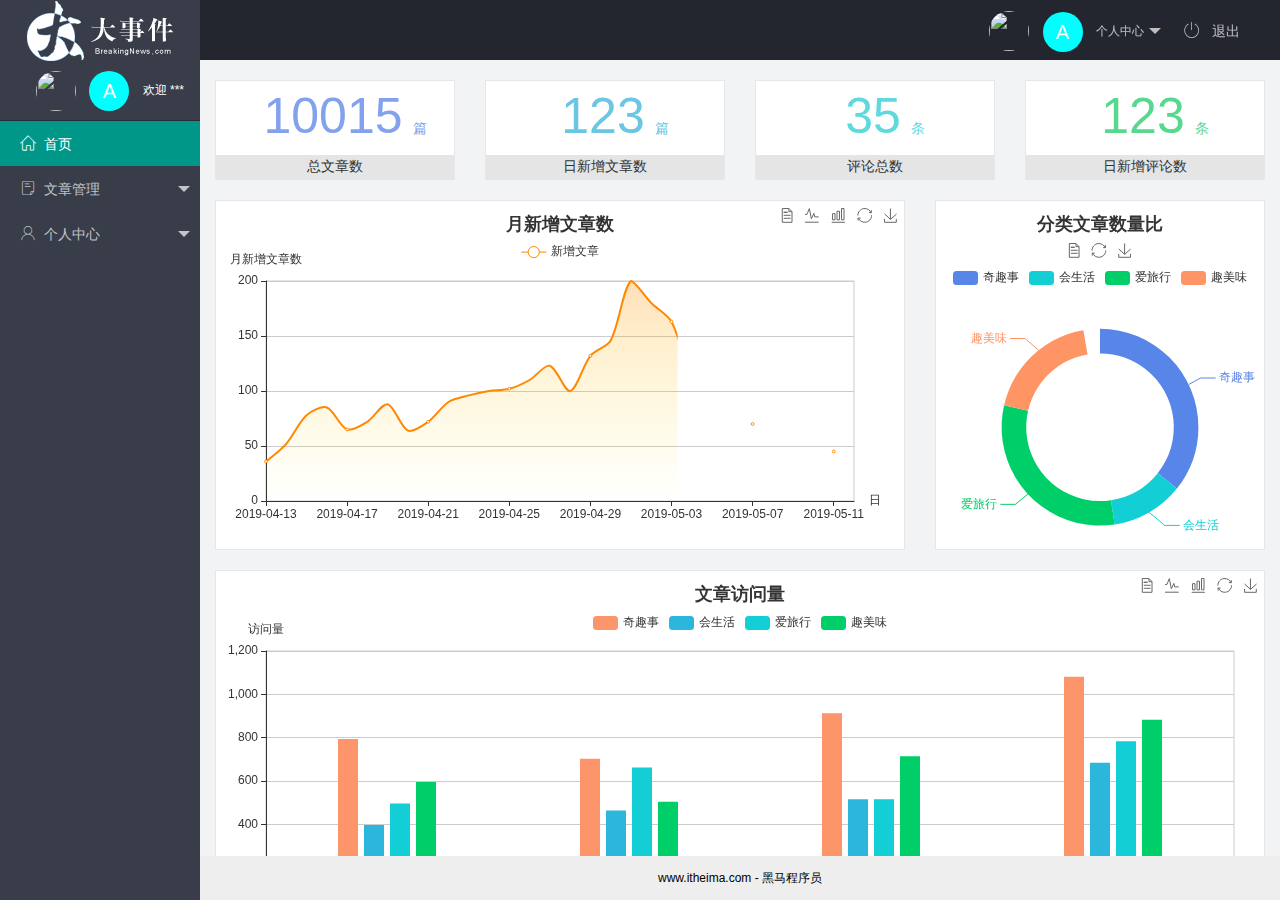
==== commit 50928bf3: "完成个人中心功能的开发" ====
--- a/index.html
+++ b/index.html
@@ -29,9 +29,9 @@
                         个人中心
                     </a>
                     <dl class="layui-nav-child">
-                        <dd><a href="">基本资料</a></dd>
-                        <dd><a href="">更换头像</a></dd>
-                        <dd><a href="">修改密码</a></dd>
+                        <dd><a href="user/user_info.html" target="fm">基本资料</a></dd>
+                        <dd><a href="user/user_avatar.html" target="fm">更换头像</a></dd>
+                        <dd><a href="user/user_pwd.html" target="fm">修改密码</a></dd>
                     </dl>
                 </li>
                 <li class="layui-nav-item" lay-header-event="menuRight" lay-unselect>
@@ -73,10 +73,11 @@
                         <a href="javascript:;">
                             <span class="iconfont icon-user"></span>个人中心</a>
                         <dl class="layui-nav-child">
-                            <dd><a href="javascript:;">
+                            <dd><a href="user/user_info.html" target="fm">
                                     <i class="layui-icon">&#xe60c;</i>基本资料</a></dd>
-                            <dd><a href="javascript:;"><i class="layui-icon">&#xe60c;</i>更换头像</a></dd>
-                            <dd><a href="javascript:;"><i class="layui-icon">&#xe60c;</i>重置密码</a></dd>
+                            <dd><a href="user/user_avatar.html" target="fm"><i class="layui-icon">&#xe60c;</i>更换头像</a>
+                            </dd>
+                            <dd><a href="user/user_pwd.html" target="fm"><i class="layui-icon">&#xe60c;</i>重置密码</a></dd>
                         </dl>
                     </li>
                 </ul>
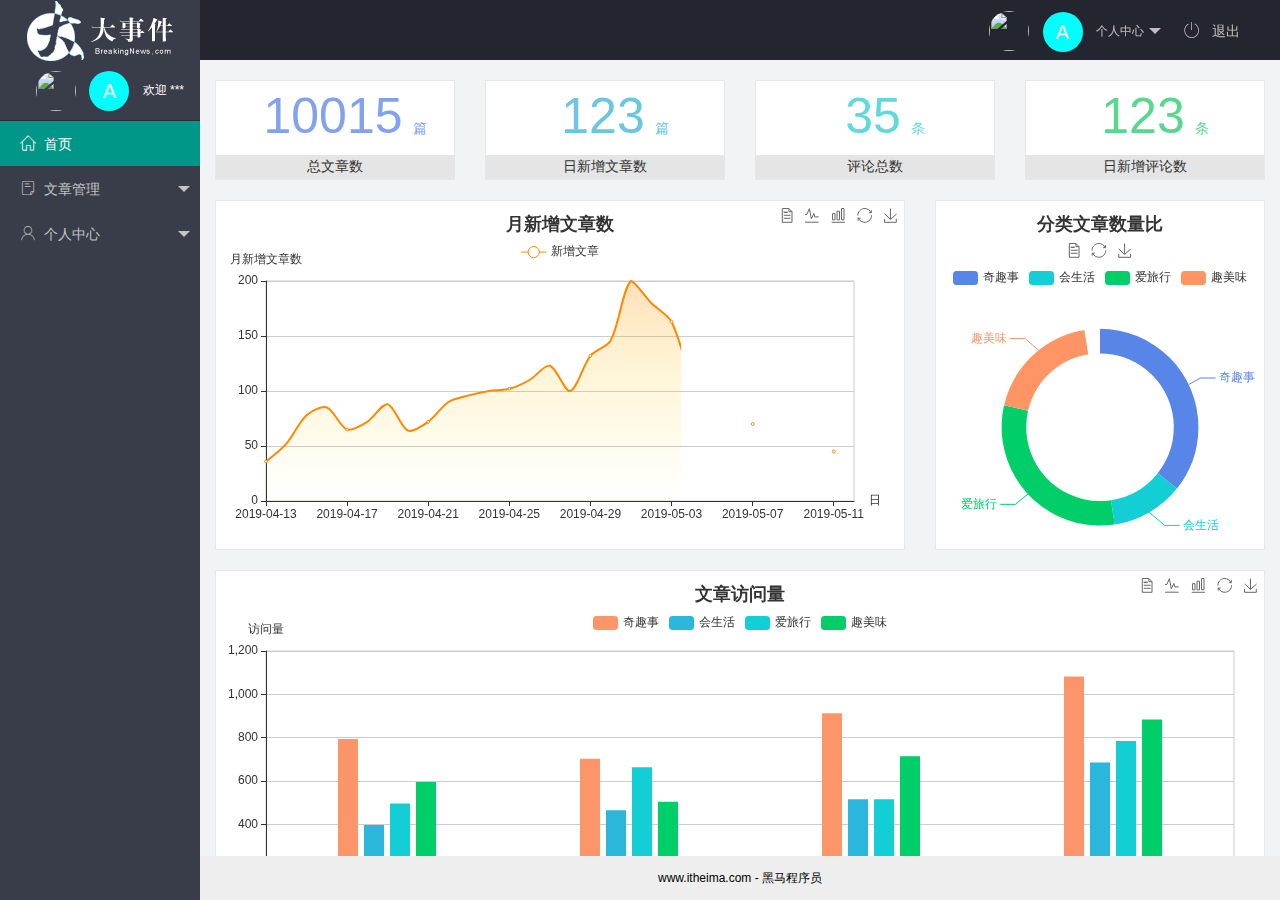
==== commit da6a1118: "完成文章管理功能相关功能的开发" ====
--- a/index.html
+++ b/index.html
@@ -61,11 +61,11 @@
                         <a class="" href="javascript:;">
                             <span class="iconfont icon-16"></span>文章管理</a>
                         <dl class="layui-nav-child">
-                            <dd><a href="javascript:;">
+                            <dd><a href="article/art_cate.html" target="fm">
                                     <i class="layui-icon">&#xe60c;</i>文章类别</a></dd>
-                            <dd><a href="javascript:;">
+                            <dd><a href="article/art_list.html" target="fm">
                                     <i class="layui-icon">&#xe60c;</i>文章列表</a></dd>
-                            <dd><a href="javascript:;">
+                            <dd><a href="article/art_pub.html" target="fm">
                                     <i class="layui-icon">&#xe60c;</i>发布文章</a></dd>
                         </dl>
                     </li>
